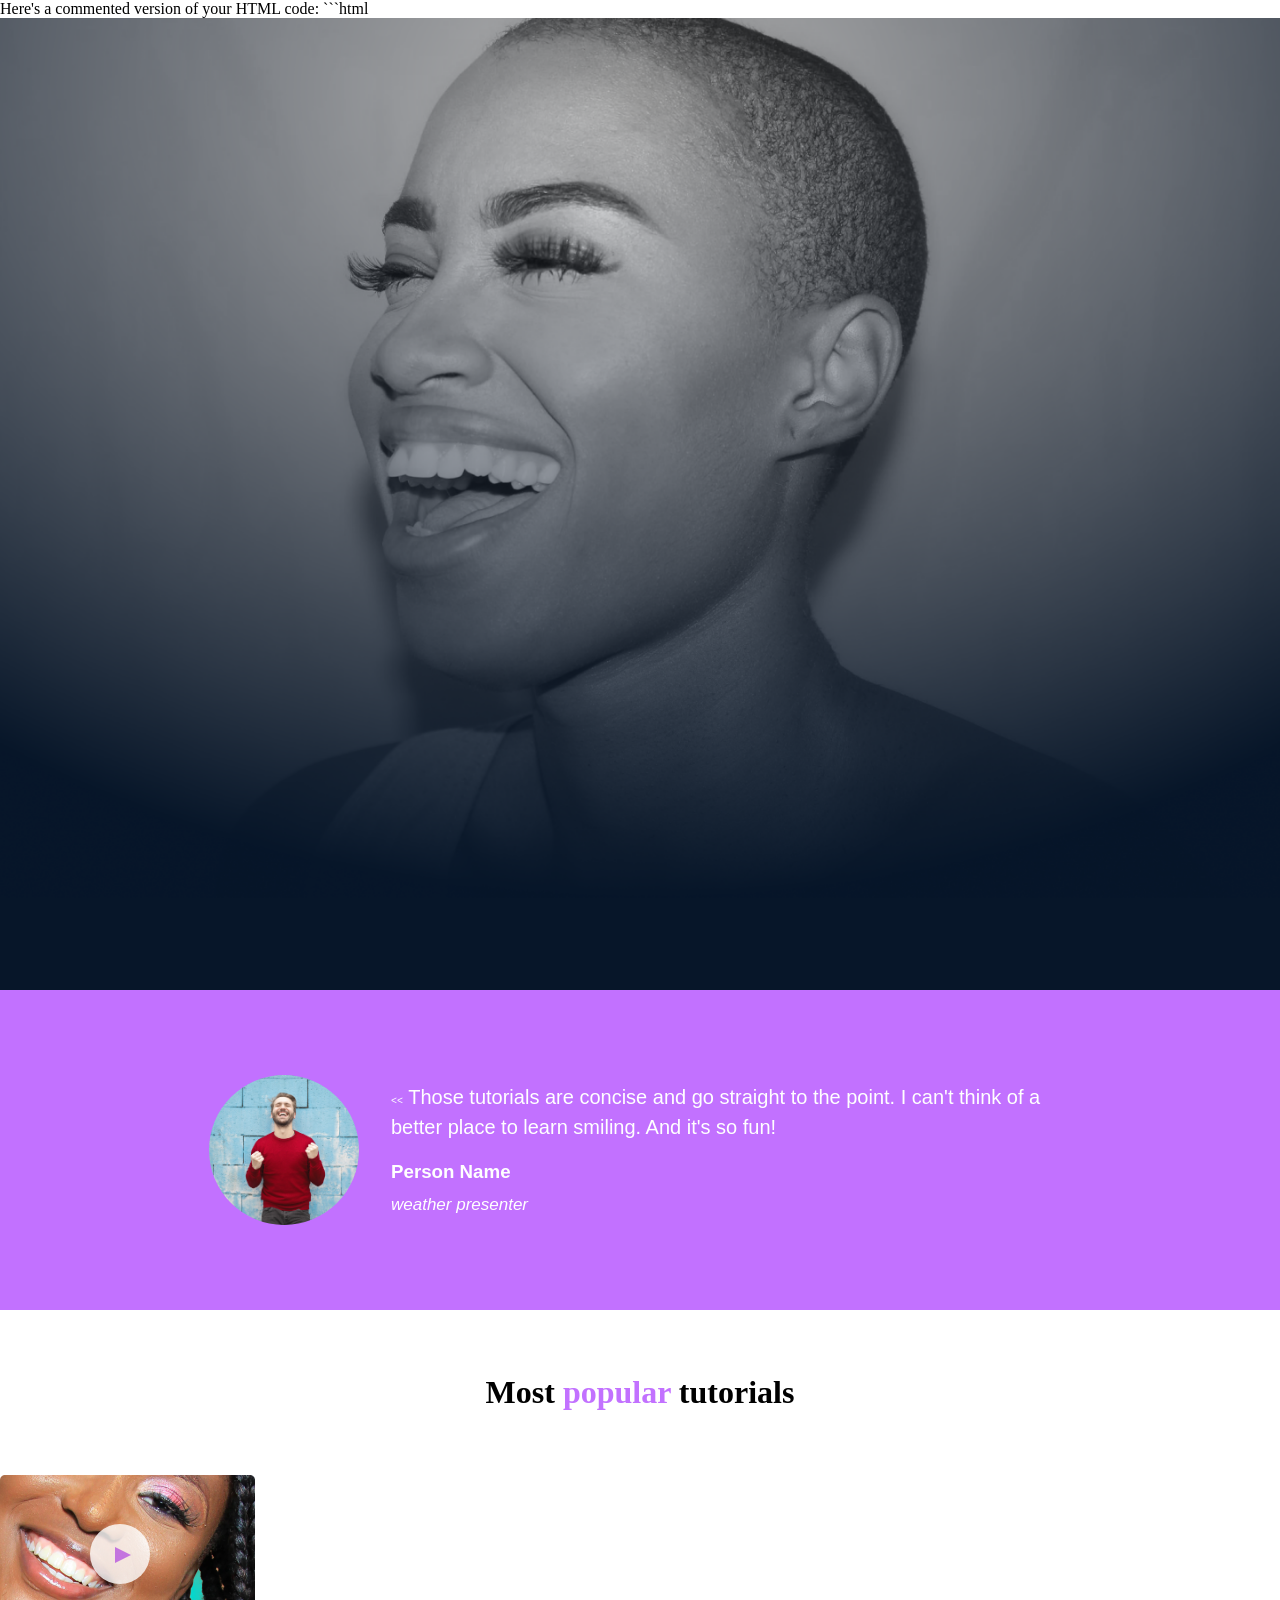
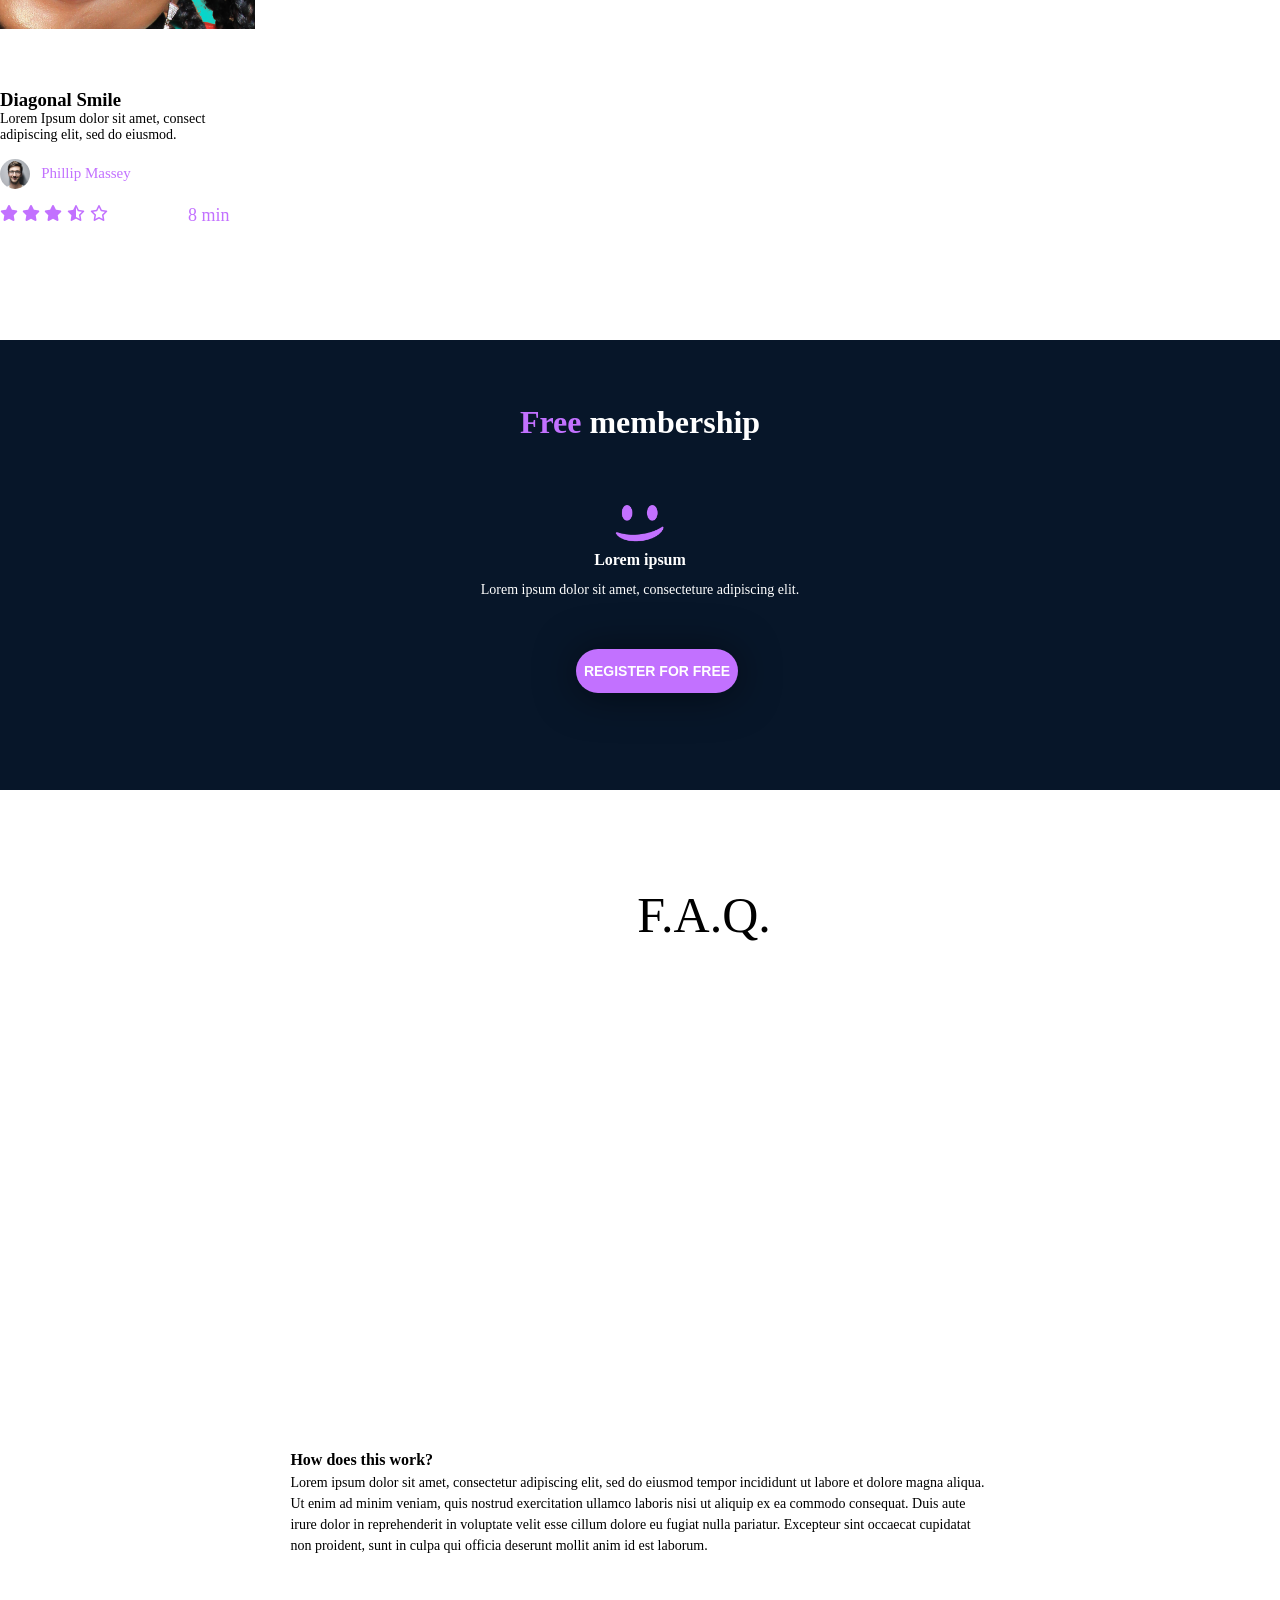
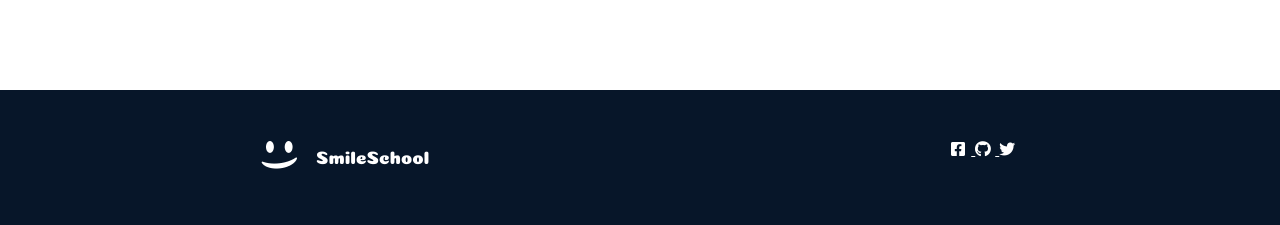
==== index.html @ 500e0283 "Update index.html" ====
Here's a commented version of your HTML code:

```html
<!DOCTYPE html>
<html>
    <head>
        <!-- Meta tags -->
        <meta charset="UTF-8">
        <meta name="viewport" content="width=device-width, initial-scale=1.0">
        
        <!-- Page title -->
        <title>School page</title>
        
        <!-- Link to an external CSS file -->
        <link rel="stylesheet" href="Css/styles.css">
        
        <!-- Link to the Font Awesome CSS library -->
        <link rel="stylesheet" href="https://use.fontawesome.com/releases/v5.8.2/css/all.css"
        integrity="sha384-oS3vJWv+0UjzBfQzYUhtDYW+Pj2yciDJxpsK1OYPAYjqT085Qq/1cq5FLXAZQ7Ay"
        crossorigin="anonymous"
        />
        
        <!-- Link to another Font Awesome CSS library -->
        <link rel="stylesheet" href="fontawesome-free-6.4.2-web/css/all.css">
    </head>
    <main>
        <!-- Header with a cover image -->
        <header class="cover-page">
            <img src="Images/Cover-Photo.png" alt="cover-page">
        </header>
        
        <!-- Quote section -->
        <div class="quote">
            <div class="circle">
                <div class="quote-image"></div>
            </div>
            <div class="quote-image-description">
                <p class="quote-image-descrip">
                    <!-- Quote content -->
                    <code class="code">&lt;&lt;</code> 
                    Those tutorials are concise and go straight to the point. I can't think of a better place 
                    to learn smiling. And it's so fun!
                </p>
                <h3>Person Name</h3>
                <p class="p">weather presenter</p>
            </div>
        </div>
        
        <!-- Section for types of smiling -->
        <section class="types-of-smiling">
            <h2>Most <span>popular</span> tutorials</h2>
            <div class="smiling">
                <div class="inner-smiling">
                    <!-- Smiling tutorial 1 -->
                    <div class="sm1">
                        <img class="smiling-image" src="Images/Smiling1.png">
                        <div class="player">
                            <div class="triangle"></div>
                        </div>
                        <h3>Diagonal Smile</h3>
                        <p>Lorem Ipsum dolor sit amet, consect adipiscing elit, sed do eiusmod.</p>
                        <div class="quote-smiling">
                            <div class="circle">
                                <div class="smile-image"></div>
                            </div>
                            <div class="quote-image-description">
                                <p class="quote-image-descrip"> 
                                    Phillip Massey
                                </p>
                            </div>
                        </div>
                        <div class="circle-rating">
                            <div class="rating-circle">
                                <!-- Star ratings -->
                                <a>
                                    <i class="fa-solid fa-star"></i>
                                    <i class="fa-solid fa-star"></i>
                                    <i class="fa-solid fa-star"></i>
                                    <i class="fa-regular fa-star-half-stroke"></i>
                                    <i class="fa-regular fa-star"></i>
                                </a>
                                <!-- Duration -->
                                <p>8 min</p>
                            </div>
                        </div>
                    </div>
                    
                    <!-- Smiling tutorial 2 (similar structure as tutorial 1) -->
                    <div class="sm2">
                        <!-- ... -->
                    </div>
                    
                    <!-- Smiling tutorial 3 (similar structure as tutorial 1) -->
                    <div class="sm3">
                        <!-- ... -->
                    </div>
                    
                    <!-- Smiling tutorial 4 (similar structure as tutorial 1) -->
                    <div class="sm4">
                        <!-- ... -->
                    </div>
                </div>
            </div>
        </section>

        <!-- Membership section -->
        <section class="membership">
            <h2 class="membership-header"><span>Free</span> membership</h2>
            <div class="type-membership">
                <div class="inner-membership">
                    <!-- Membership benefits (similar structure for all items) -->
                    <div>
                        <img src="Images/Logo.png" class="logo">
                        <h4 class="mem-desc">Lorem ipsum</h4>
                        <p class="inner-description">
                            Lorem ipsum dolor sit amet, consecteture adipiscing elit.
                        </p>
                    </div>
                    <!-- ... Repeat similar structure for other membership benefits ... -->
                </div>
            </div>
            <!-- Registration button -->
            <button>REGISTER FOR FREE</button>
        </section>

        <!-- Frequently Asked Questions (FAQ) section -->
        <section class="FAQ">
            <p class="FAQ-description">F.A.Q.</p>
            <div class="outer-class">
                <div class="inner-class left-side">
                    <!-- FAQ item 1 (similar structure for all items) -->
                    <div class="header">
                        <h4>How does this work?</h4>
                        <p>
                            <!-- FAQ answer -->
                            Lorem ipsum dolor sit

 amet, consectetur adipiscing elit, 
                            sed do eiusmod tempor incididunt ut labore et dolore magna 
                            aliqua. Ut enim ad minim veniam, quis nostrud exercitation 
                            ullamco laboris nisi ut aliquip ex ea commodo consequat. 
                            Duis aute irure dolor in reprehenderit in voluptate velit 
                            esse cillum dolore eu fugiat nulla pariatur. 
                            Excepteur sint occaecat cupidatat non proident, 
                            sunt in culpa qui officia deserunt mollit anim id est 
                            laborum.
                        </p>
                    </div>
                    <!-- ... Repeat similar structure for other FAQ items ... -->
                </div>

                <div class="inner-class right-side">
                    <!-- ... Repeat similar structure for other FAQ items ... -->
                </div>
            </div>
        </section>

        <!-- Footer section -->
        <footer>
            <div class="logo-text">
                <img src="Images/Logo (2).png" alt="logo">
            </div>
            <div class="contact-links">
                <!-- Social media links with icons -->
                <a href="https://facebook.com/freecodecamp" target="_blank" class="btn contact-details">
                    <i class="fab fa-facebook-square"></i>
                </a>
                <a href="https://github.com/freecodecamp" target="_blank" class="btn contact-details">
                    <i class="fab fa-github"></i>
                </a>
                <a href="https://twitter.com/freecodecamp" target="_blank" class="btn contact-details">
                    <i class="fab fa-twitter"></i>
                </a>
            </div>
        </footer>
    </main>
</html>
---- Css/styles.css ----
/* Define custom CSS variables */
:root {
    --background-color1: #c271ff;
    --background-color2: #FFFFFF;
    --background-color3: #071629;
}

/* Reset default styles */
* {
    margin: 0;
    padding: 0;
    scroll-behavior: smooth;
}

*,
*::before,
*::after {
    box-sizing: border-box;
}

/* Set the base font family */
body {
    font-family: 'Source Sans Pro';
}

/* Media query for screens with a max width of 75em (1200px) */
@media (max-width: 75em) {
    html {
        font-size: 60%;
    }
}

/* Media query for screens with a max width of 61.25em (980px) */
@media (max-width: 61.25em) {
    html {
        font-size: 58%;
    }
}

/* Media query for screens with a max width of 28.75em (460px) */
@media (max-width: 28.75em) {
    html {
        font-size: 55%;
    }
}

/* Basic styles for paragraphs, images, and spans */
p {
    font-size: 14px;
}

img {
    display: block;
    width: 100%;
}

span {
    color: var(--background-color1);
}

/* Styles for code elements */
.code {
    font-size: 10px;
}

/* Styles for a quote image description */
.quote-image-description .p {
    font-style: italic;
    font-size: 17px;
}

.quote {
    font-family: 'Lato', sans-serif;
    background-color: var(--background-color1);
    display: flex;
    gap: 2rem;
    align-items: center;
    justify-content: center;
    height: 20vh;
    padding: 10rem;
    width: 100%;
}

/* Styles for circular elements */
.circle {
    border-radius: 50%;
}

/* Styles for a quote image */
.quote-image {
    width: 150px;
    height: 150px;
    border-radius: 50%;
    background-image: url('assets/Smiling.png');
    background-size: cover;
    background-position: center;
}

/* Styles for the quote image description */
.quote-image-description {
    color: var(--background-color2);
    line-height: 1.5;
    max-width: 680px;
}

/* Additional styles for the quote image description */
.quote-image-description h3 {
    padding-top: 1rem;
    font-weight: bold;
}

.quote-image-description .p {
    padding-top: 0.4rem;
}

.quote-image-descrip {
    font-size: 20px;
}

/* Styles for the 'types-of-smiling' section */
.types-of-smiling {
    height: 70vh;
}

/* Styles for the 'h2' elements in the 'types-of-smiling' section */
.types-of-smiling h2 {
    font-size: clamp(1rem, 6vw, 2rem);
    text-align: center;
    padding-top: 4rem;
    padding-bottom: 4rem;
}

/* Styles for the 'smiling' section */
.smiling {
    background-color: #FFFFFF;
    height: 40vh;
    max-height: 450px;
    display: flex;
    flex-direction: row;
    justify-content: space-between;
    justify-content: center;
}

/* Styles for the 'h2' elements in the 'smiling' section */
.smiling h2 {
    text-align: center;
    font-size: 2em;
}

/* Styles for the 'inner-smiling' section */
.inner-smiling {
    display: grid;
    grid-template-columns: repeat(auto-fit, minmax(320px, 1fr));
    justify-content: space-evenly;
    width: 100%;
    max-width: 1280px;
}

/* Styles for 'sm1', 'sm2', 'sm3', and 'sm4' elements */
.sm1, .sm2, .sm3, .sm4 {
    max-width: 255px;
    max-height: 335px;
}

/* Styles for smiling images */
.smiling-image {
    width: 255px;
    height: 154px;
    object-fit: cover;
}

/* Styles for the 'quote-smiling' section */
.quote-smiling {
    padding-top: 1rem;
    display: flex;
    gap: 0.7rem;
    align-items: center;
    justify-content: left;
    width: 100%;
}

/* Styles for 'p' elements inside the 'quote-smiling' section */
.quote-smiling p {
    font-size: 15px;
    font-weight: 500;
    color: var(--background-color1);
}

/* Styles for the smile image */
.smile-image {
    width: 30px;
    height: 30px;
    border-radius: 50%;
    background-image: url('assets/Rating.png');
    background-size: cover;
    background-position: center;
}

/* Styles for the 'rating-circle' section */
.rating-circle {
    display: flex;
    gap: 80px;
    padding-top: 1rem;
    color: var(--background-color1);
    font-size: 16px;
    font-weight: 400;
}

/* Styles for 'i' elements inside the 'rating-circle' section on hover */
.rating-circle:hover i {
    cursor: pointer;
    transform: translateY(3px);
    transition: 0.8s ease-in;
}

/* Additional styles for 'p' elements inside the 'rating-circle' section */
.rating-circle p {
    font-size: 18px;
    font-weight: 500;
}

/* Styles for the 'membership' section */
.membership {
    background-color: var(--background-color3);
    color: #FFFFFF;
    width: 100%;
    height: 50vh;
    display: flex;
    flex-direction: column;
}

/* Styles for the 'types-membership' section */
.types-membership {
    display: grid;
    grid-template-columns: repeat(auto-fit, minmax(320px, 1fr));
}

/* Styles for the 'inner-membership' section */
.inner-membership {
    display: flex;
    margin: auto;
    padding-top: 4rem;
    gap: 2rem;
    justify-content: center;
    align-content: center;
    width: 100%;
    max-width: 1000px;
    line-height: 2;
}

/* Styles for 'h2' elements inside the 'membership' section */
.membership h2 {
    font-size: clamp(1rem, 6vw, 2rem);
    padding-top: 4rem;
    padding-bottom: 0;
}

/* Styles for the 'membership-header' section */
.membership-header {
    text-align: center;
    padding-bottom: 4rem;
}

/* Styles for 'mem-desc' elements */
.mem-desc {
    text-align: center;
}

/* Styles for the logo image */
.logo {
    margin: auto;
    display: block;
    justify-content: center;
    align-content: center;
    width: 50px;
}

/* Button styles */
button {
    background-color: var(--background-color1);
    color: var(--background-color2);
    position: relative;
    left: 45%;
    top: 10%;
    filter: drop-shadow(0px 2px 20px rgba(0, 0, 0, 0.5));
    border-radius: 22px;
    height: 44px;
    border: none;
    width: 162px;
    font-weight: 600;
    font-size: 14px;
}

/* Button hover effect */
button:hover {
    cursor: pointer;
    transform: translateZ(100px);
}

/* Styles for the 'FAQ' section */
.FAQ {
    display: flex;
    flex-direction: column;
    max-width: 1350px;
    width: 100%;
    padding-top: 6rem;
    gap: 50%;
    align-items: center;
    padding-bottom: 4rem;
    height: 100%;
}

/* Styles for the 'FAQ-description' section */
.FAQ-description {
    font-size: 50px;
    padding-bottom: 4rem;
    margin-left: 10%;
    text-align: center;
    color: #000;
}

/* Styles for the 'outer-class' section */
.outer-class {
    display: flex;
    flex-direction: row;
    align-items: center;
    justify-content: space-evenly;
    line-height: 1.5;
    width: 100%;
    height: 100%;
    max-width: 920px;
    max-height: 707px;
}

/* Styles for the 'inner-class' section */
.inner-class {
    display: grid;
    justify-items: center;
    grid-gap: 5em;
}

/* Styles for the left side */
.left-side {
    margin-left: 12%;
}

/* Styles for the right side */
.right-side {
    margin-left: 12%;
}

/* Styles for the footer section */
footer {
    background-color: var(--background-color3);
    display: flex;
    flex-direction: row;
    justify-content: space-around;
    height: 15vh;
    padding-top: 4%;
}

/* Styles for footer images */
footer img {
    width: 169px;
    height: 30px;
}

/* Styles for contact links */
.contact-links a {
    align-items: center;
    color: var(--background-color2);
}

/* Styles for contact link icons */
.contact-links i {
    width: 20px;
}

/* Styles for the player element */
.player {
    width: 60px;
    height: 60px;
    border-radius: 50%;
    background-color: var(--background-color2);
    position: relative;
    bottom: 105px;
    left: 90px;
    opacity: 80%;
}

/* Styles for the triangle element */
.triangle {
    width: 0;
    height: 0;
    border-left: 8.25px solid transparent;
    border-right: 8.25px solid transparent;
    border-bottom: 16.5px solid var(--background-color1);
    transform: rotate(90deg);
    transition: 0.3s ease-out;
    position: relative;
    top: 23px;
    left: 25px;
}

/* Triangle hover effect */
.triangle:hover {
    cursor: pointer;
    transform: scale(1.2);
}
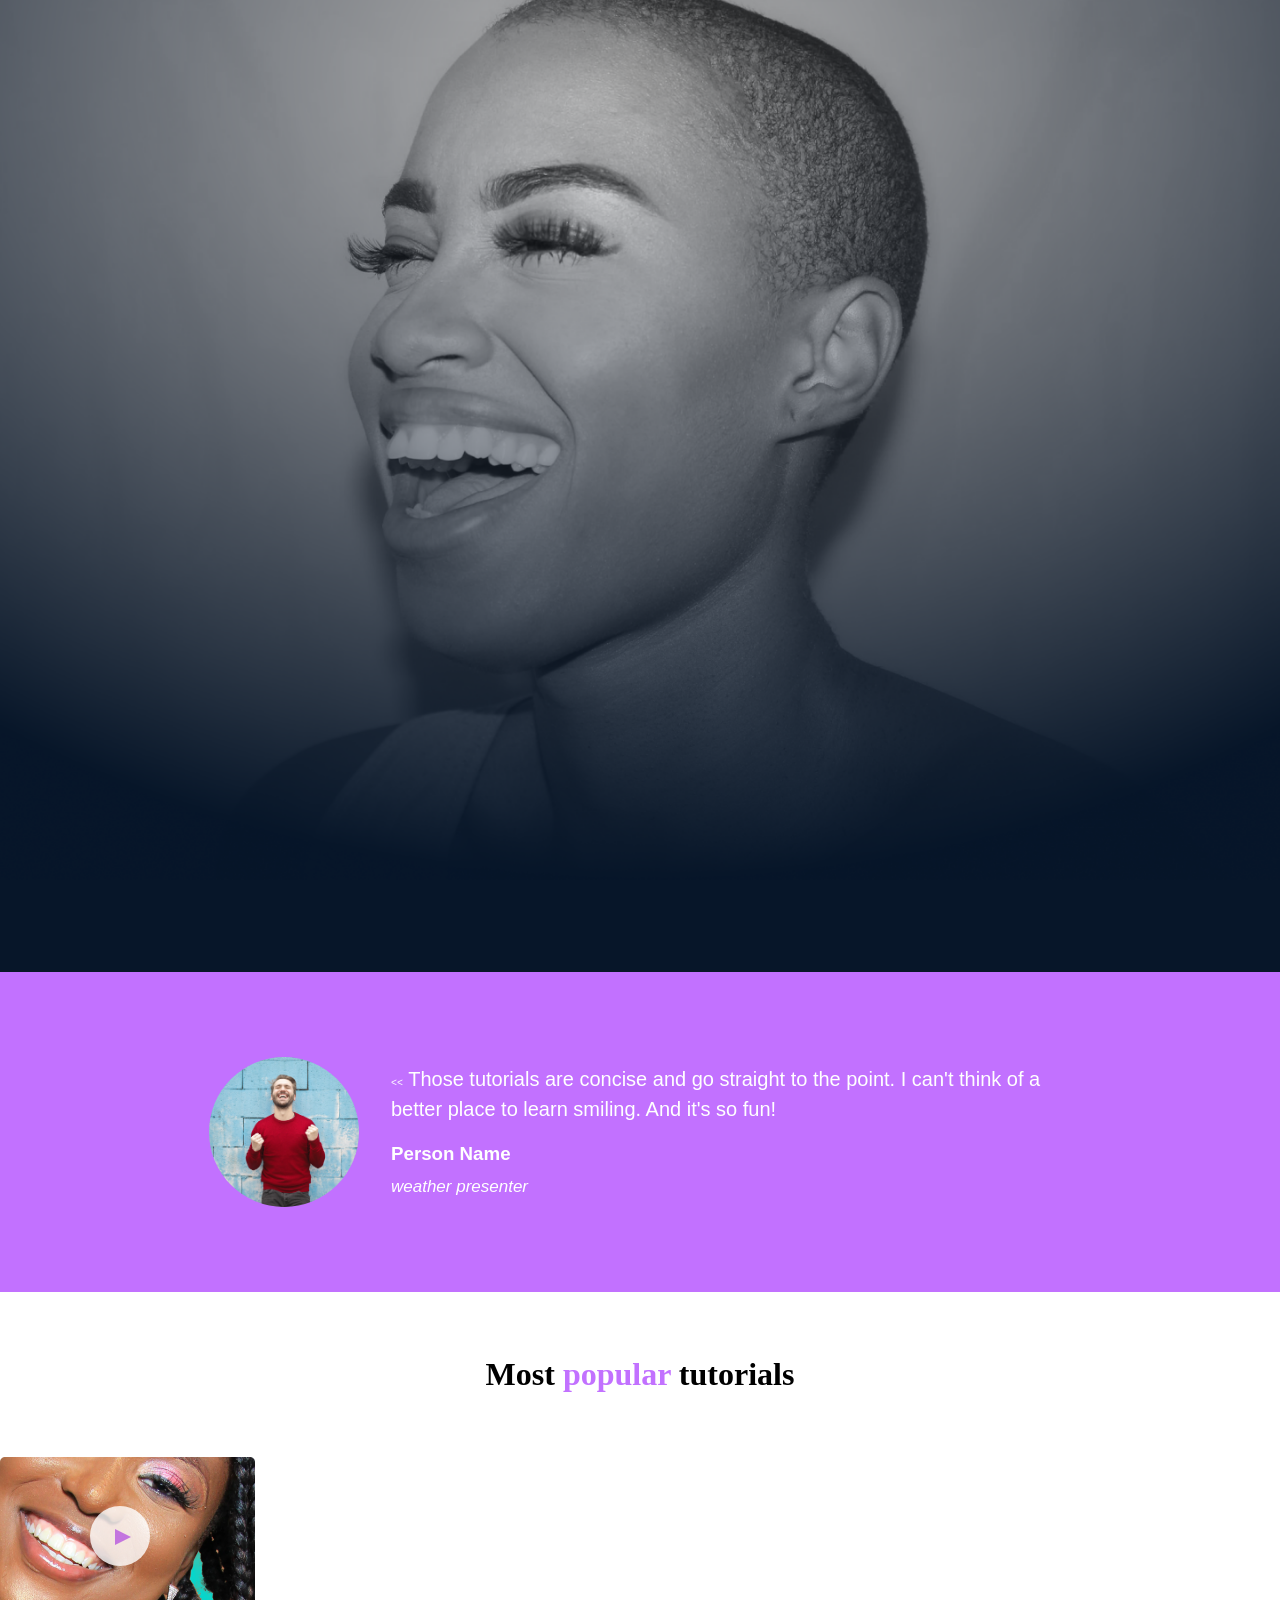
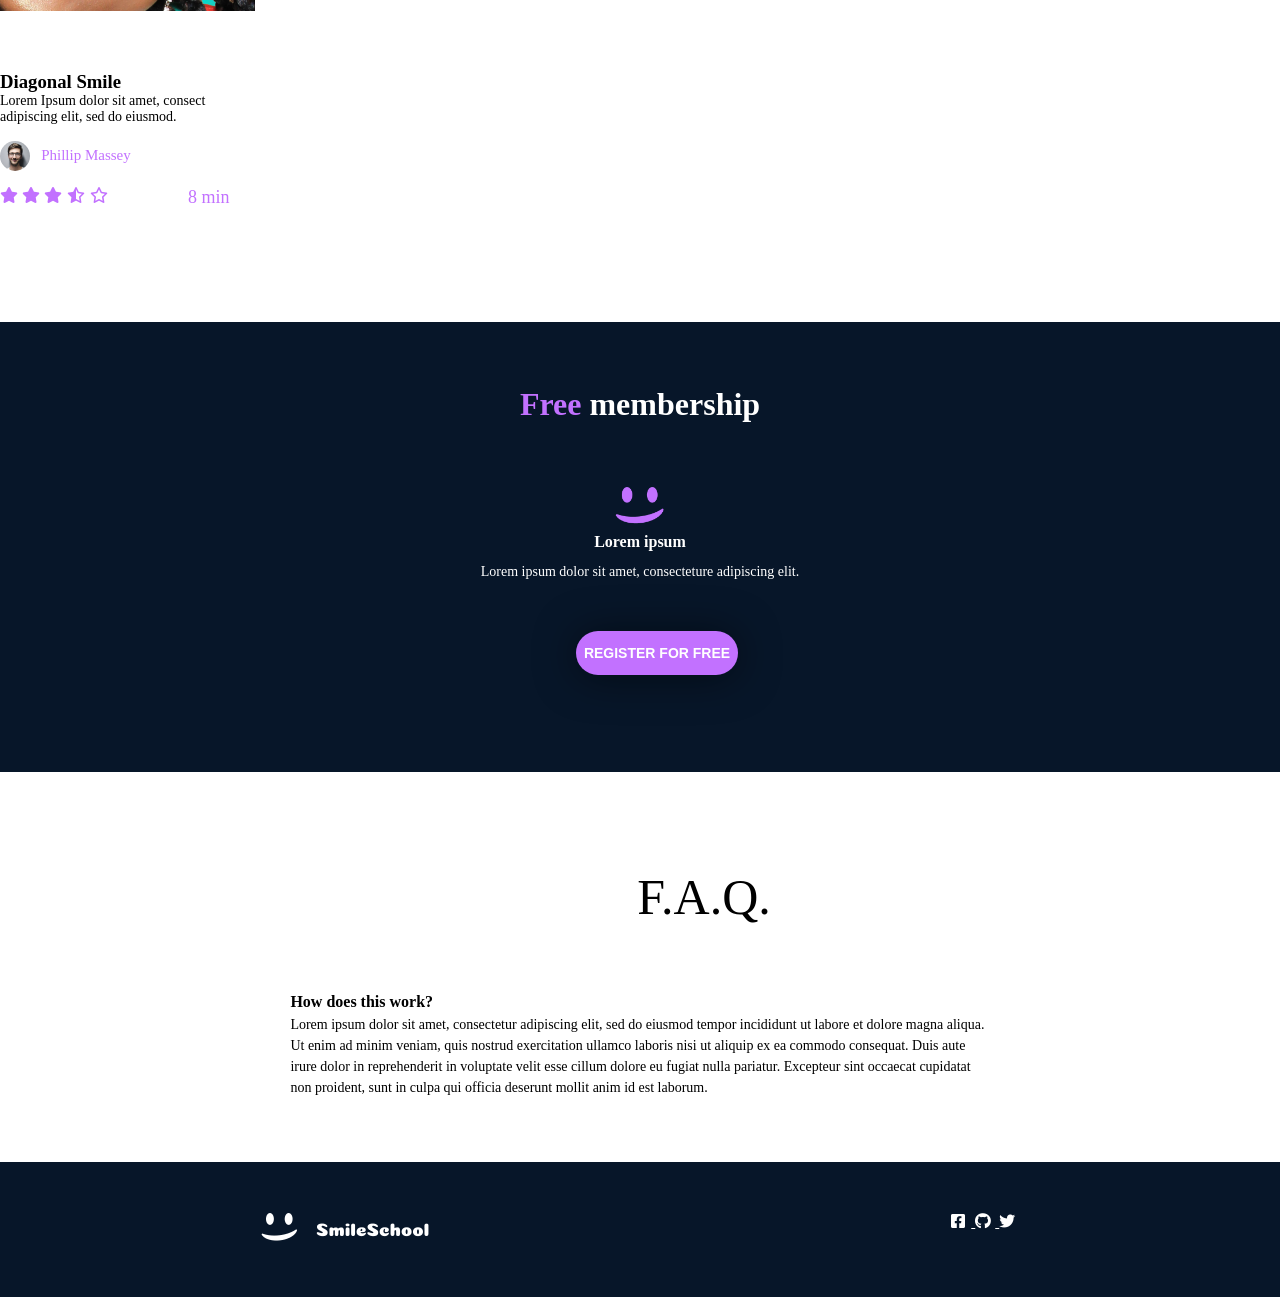
==== commit d4803314: "Update index.html" ====
--- a/index.html
+++ b/index.html
@@ -1,6 +1,3 @@
-Here's a commented version of your HTML code:
-
-```html
 <!DOCTYPE html>
 <html>
     <head>
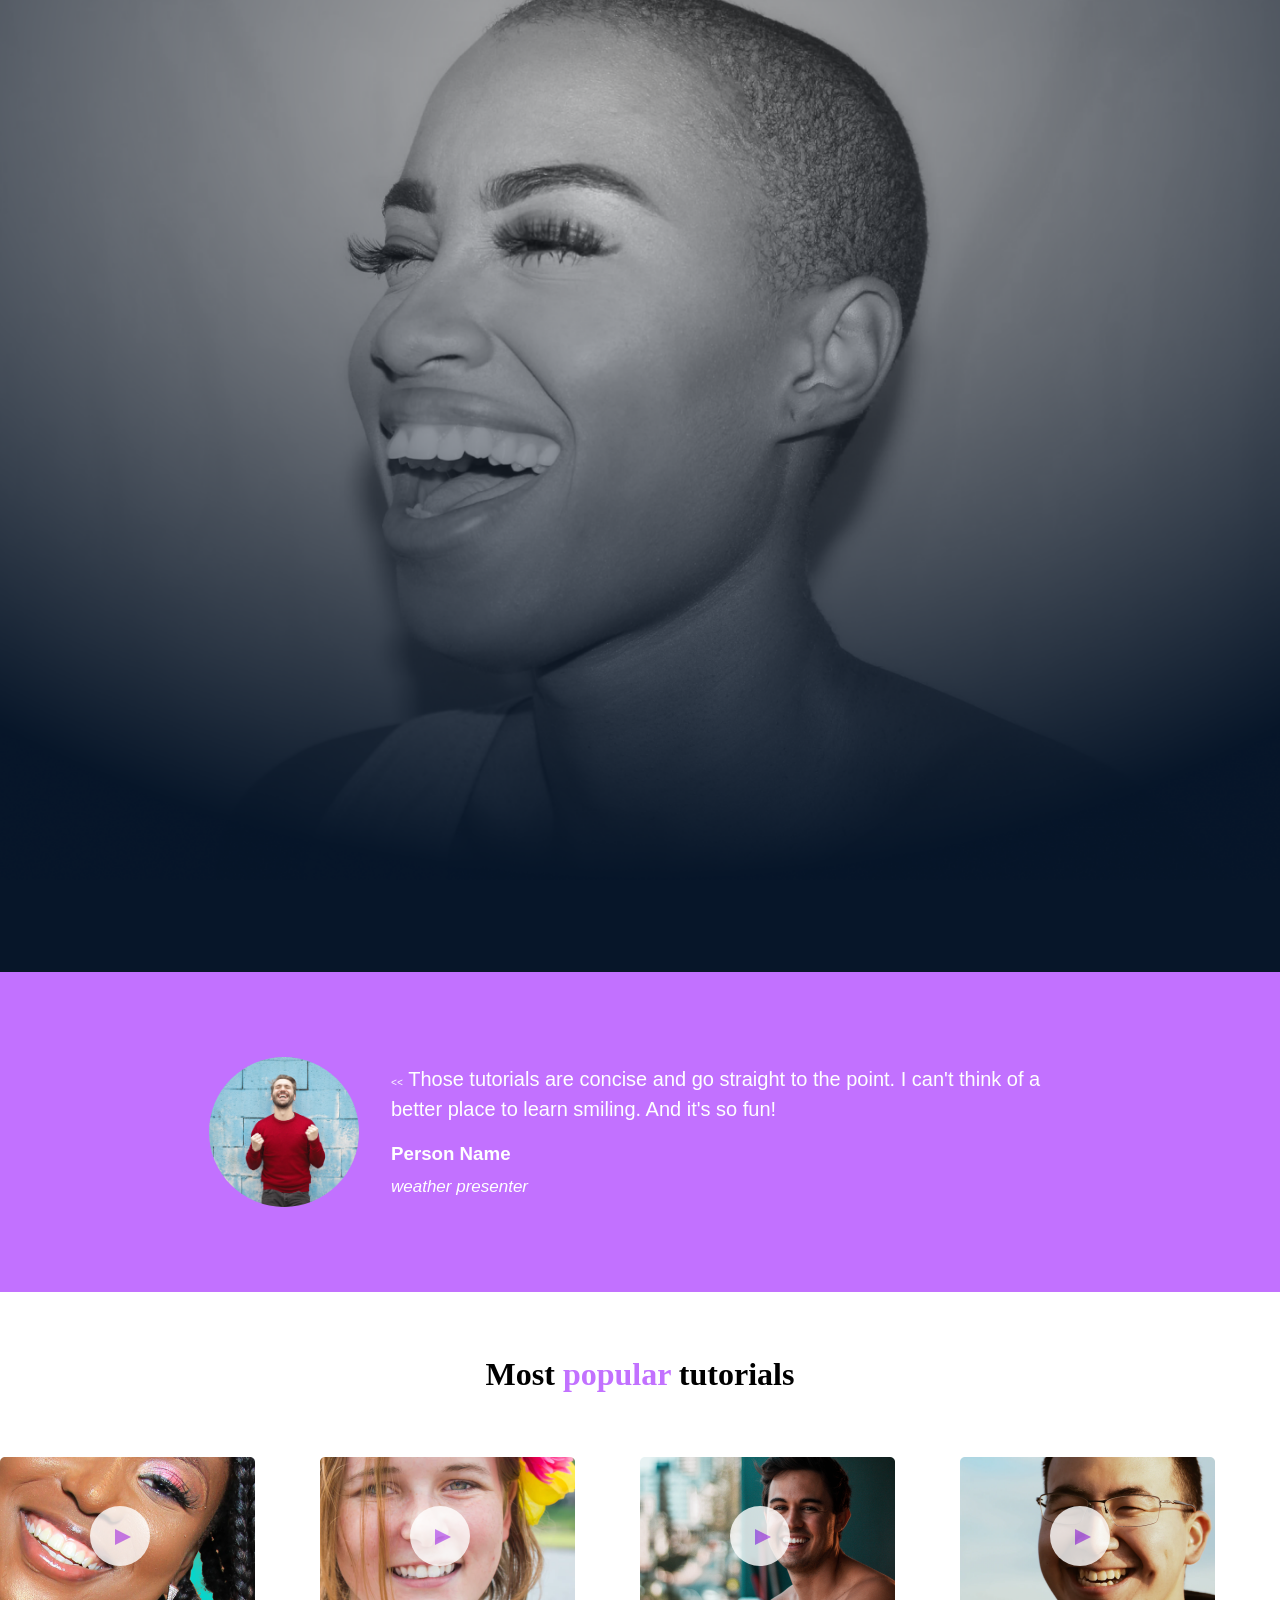
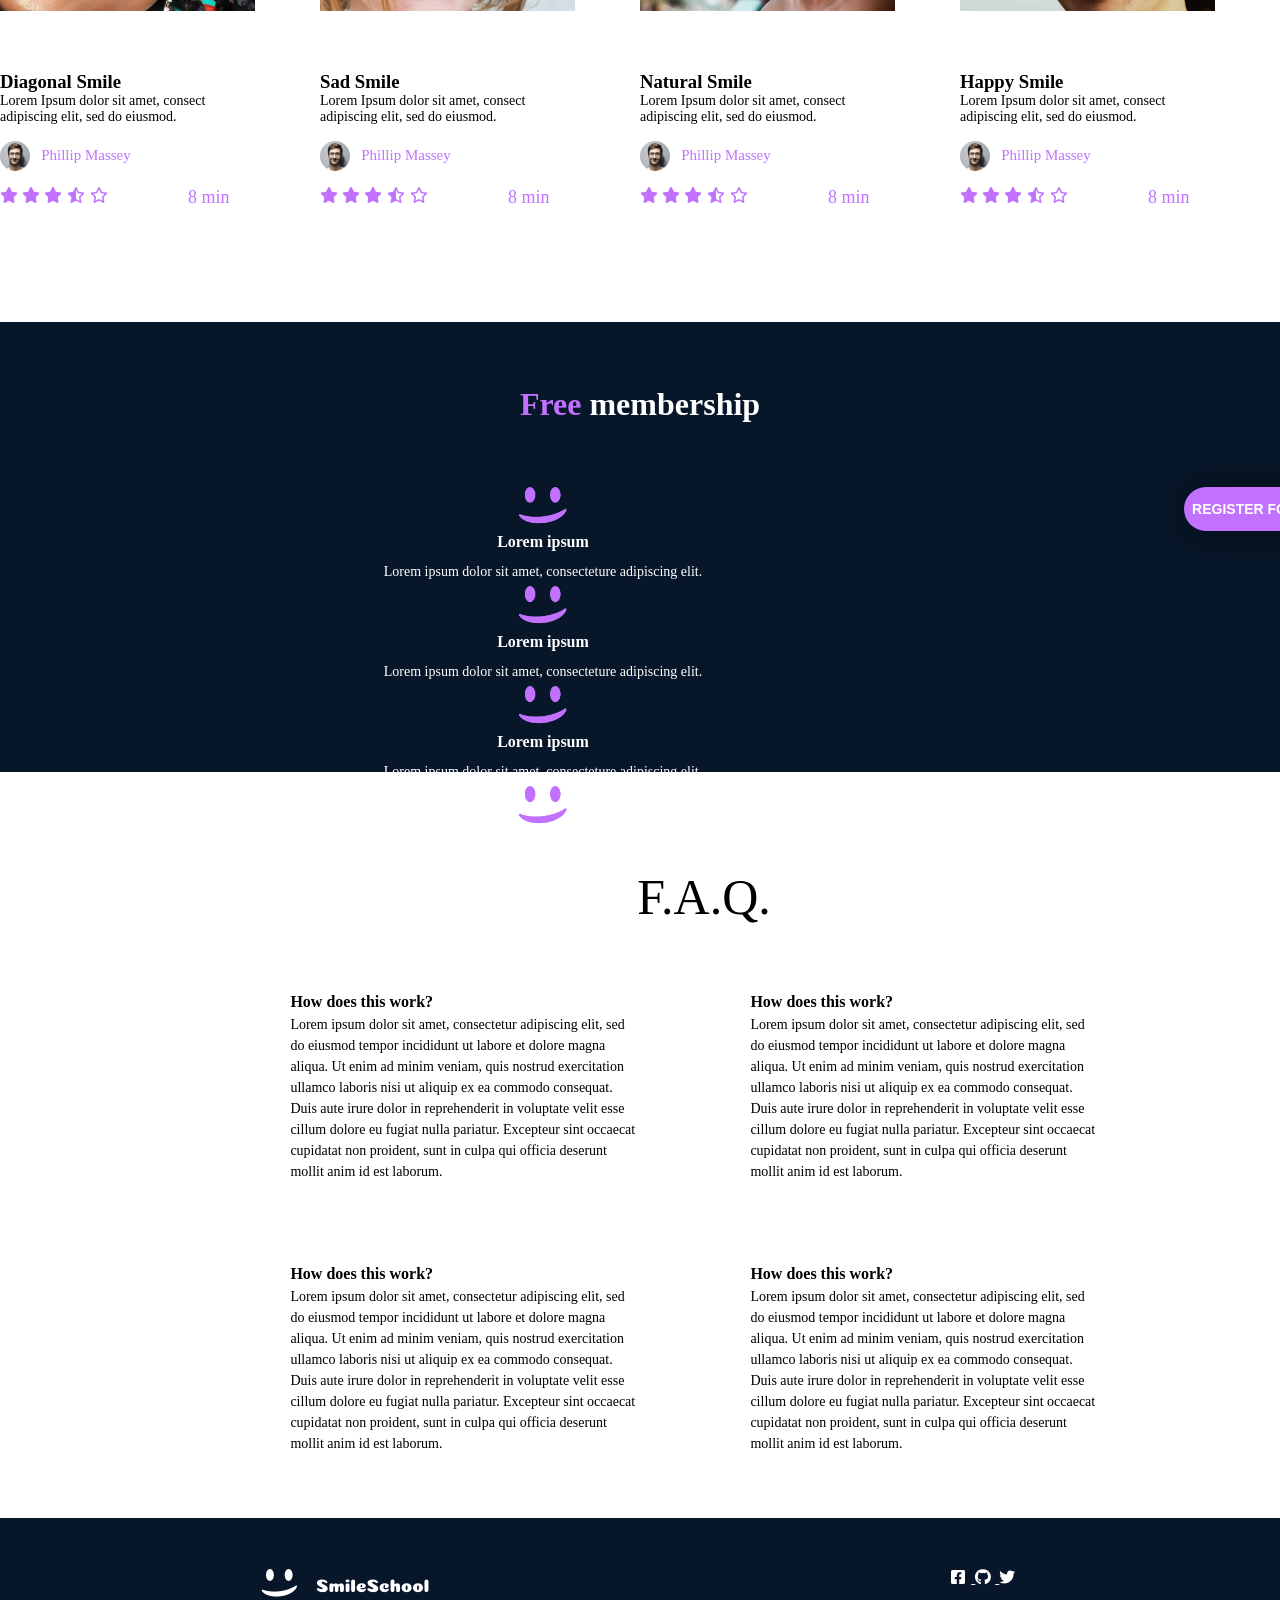
==== commit 353ef342: "Update index.html" ====
--- a/index.html
+++ b/index.html
@@ -84,17 +84,95 @@
                     
                     <!-- Smiling tutorial 2 (similar structure as tutorial 1) -->
                     <div class="sm2">
-                        <!-- ... -->
+                                                   <img class="smiling-image" src="Images/smiling2.png">
+                            <div class="player">
+                                <div class="triangle"></div>
+                            </div>
+                            <h3>Sad Smile</h3>
+                            <p>Lorem Ipsum dolor sit amet, consect adipiscing elit, sed do eiusmod.</p>
+                            <div class="quote-smiling">
+                                <div class="circle">
+                                    <div class="smile-image">
+                                    </div>
+                                </div>
+                                <div class="quote-image-description">
+                                    <p class="quote-image-descrip"> 
+                                        Phillip Massey
+                                    </p>
+                                </div>
+                            </div>
+                            <div class="rating-circle">
+                                <a>
+                                    <i class="fa-solid fa-star"></i>
+                                    <i class="fa-solid fa-star"></i>
+                                    <i class="fa-solid fa-star"></i>
+                                    <i class="fa-regular fa-star-half-stroke"></i>
+                                    <i class="fa-regular fa-star"></i>
+                                </a>
+                                <p>8 min</p>
+                            </div>
                     </div>
                     
                     <!-- Smiling tutorial 3 (similar structure as tutorial 1) -->
                     <div class="sm3">
-                        <!-- ... -->
+                                                    <img class="smiling-image" src="Images/Smiling3.png">
+                            <div class="player">
+                                <div class="triangle"></div>
+                            </div>
+                            <h3>Natural Smile</h3>
+                            <p>Lorem Ipsum dolor sit amet, consect adipiscing elit, sed do eiusmod.</p>
+                            <div class="quote-smiling">
+                                <div class="circle">
+                                    <div class="smile-image">
+                                    </div>
+                                </div>
+                                <div class="quote-image-description">
+                                    <p class="quote-image-descrip"> 
+                                        Phillip Massey
+                                    </p>
+                                </div>
+                            </div>
+                            <div class="rating-circle">
+                                <a>
+                                    <i class="fa-solid fa-star"></i>
+                                    <i class="fa-solid fa-star"></i>
+                                    <i class="fa-solid fa-star"></i>
+                                    <i class="fa-regular fa-star-half-stroke"></i>
+                                    <i class="fa-regular fa-star"></i>
+                                </a>
+                                <p>8 min</p>
+                            </div>
                     </div>
                     
                     <!-- Smiling tutorial 4 (similar structure as tutorial 1) -->
                     <div class="sm4">
-                        <!-- ... -->
+                   <img class="smiling-image" src="Images/Smiling4.png">
+                            <div class="player">
+                                <div class="triangle"></div>
+                            </div>
+                            <h3>Happy Smile</h3>
+                            <p>Lorem Ipsum dolor sit amet, consect adipiscing elit, sed do eiusmod.</p>
+                            <div class="quote-smiling">
+                                <div class="circle">
+                                    <div class="smile-image">
+                                    </div>
+                                </div>
+                                <div class="quote-image-description">
+                                    <p class="quote-image-descrip"> 
+                                        Phillip Massey
+                                    </p>
+                                </div>
+                            </div>
+                            <div class="rating-circle">
+                                <a>
+                                    <i class="fa-solid fa-star"></i>
+                                    <i class="fa-solid fa-star"></i>
+                                    <i class="fa-solid fa-star"></i>
+                                    <i class="fa-regular fa-star-half-stroke"></i>
+                                    <i class="fa-regular fa-star"></i>
+                                </a>
+                                <p>8 min</p>
+                            </div>
                     </div>
                 </div>
             </div>
@@ -112,9 +190,27 @@
                         <p class="inner-description">
                             Lorem ipsum dolor sit amet, consecteture adipiscing elit.
                         </p>
-                    </div>
-                    <!-- ... Repeat similar structure for other membership benefits ... -->
-                </div>
+                 <div>
+                            <img src="Images/Logo.png" class="logo">
+                            <h4 class="mem-desc">Lorem ipsum</h4>
+                            <p class="inner-description">
+                                Lorem ipsum dolor sit amet, consecteture adipiscing elit.
+                            </p>
+                        </div>
+                        <div>
+                            <img src="Images/Logo.png" class="logo">
+                            <h4 class="mem-desc">Lorem ipsum</h4>
+                            <p class="inner-description">
+                                Lorem ipsum dolor sit amet, consecteture adipiscing elit.
+                            </p>
+                        </div>
+                        <div>
+                            <img src="Images/Logo.png" class="logo">
+                            <h4 class="mem-desc">Lorem ipsum</h4>
+                            <p class="inner-description">
+                                Lorem ipsum dolor sit amet, consecteture adipiscing elit.
+                            </p>
+                        </div>    
             </div>
             <!-- Registration button -->
             <button>REGISTER FOR FREE</button>
@@ -126,29 +222,66 @@
             <div class="outer-class">
                 <div class="inner-class left-side">
                     <!-- FAQ item 1 (similar structure for all items) -->
-                    <div class="header">
-                        <h4>How does this work?</h4>
-                        <p>
-                            <!-- FAQ answer -->
-                            Lorem ipsum dolor sit
+<div class="header">
+                            <h4>How does this work?</h4>
+                            <p>
+                                Lorem ipsum dolor sit amet, consectetur adipiscing elit, 
+                                sed do eiusmod tempor incididunt ut labore et dolore magna 
+                                aliqua. Ut enim ad minim veniam, quis nostrud exercitation 
+                                ullamco laboris nisi ut aliquip ex ea commodo consequat. 
+                                Duis aute irure dolor in reprehenderit in voluptate velit 
+                                esse cillum dolore eu fugiat nulla pariatur. 
+                                Excepteur sint occaecat cupidatat non proident, 
+                                sunt in culpa qui officia deserunt mollit anim id est 
+                                laborum.
+                            </p>
+                        </div>
+                        <div class="header">
+                            <h4>How does this work?</h4>
+                            <p>
+                                Lorem ipsum dolor sit amet, consectetur adipiscing elit, 
+                                sed do eiusmod tempor incididunt ut labore et dolore magna 
+                                aliqua. Ut enim ad minim veniam, quis nostrud exercitation 
+                                ullamco laboris nisi ut aliquip ex ea commodo consequat. 
+                                Duis aute irure dolor in reprehenderit in voluptate velit 
+                                esse cillum dolore eu fugiat nulla pariatur. 
+                                Excepteur sint occaecat cupidatat non proident, 
+                                sunt in culpa qui officia deserunt mollit anim id est 
+                                laborum.
+                            </p>
+                        </div>
+                    </div>
 
- amet, consectetur adipiscing elit, 
-                            sed do eiusmod tempor incididunt ut labore et dolore magna 
-                            aliqua. Ut enim ad minim veniam, quis nostrud exercitation 
-                            ullamco laboris nisi ut aliquip ex ea commodo consequat. 
-                            Duis aute irure dolor in reprehenderit in voluptate velit 
-                            esse cillum dolore eu fugiat nulla pariatur. 
-                            Excepteur sint occaecat cupidatat non proident, 
-                            sunt in culpa qui officia deserunt mollit anim id est 
-                            laborum.
-                        </p>
-                    </div>
-                    <!-- ... Repeat similar structure for other FAQ items ... -->
-                </div>
-
-                <div class="inner-class right-side">
-                    <!-- ... Repeat similar structure for other FAQ items ... -->
-                </div>
+                    <div class="inner-class right-side">
+                        <div class="header">
+                            <h4>How does this work?</h4>
+                            <p>
+                                Lorem ipsum dolor sit amet, consectetur adipiscing elit, 
+                                sed do eiusmod tempor incididunt ut labore et dolore magna 
+                                aliqua. Ut enim ad minim veniam, quis nostrud exercitation 
+                                ullamco laboris nisi ut aliquip ex ea commodo consequat. 
+                                Duis aute irure dolor in reprehenderit in voluptate velit 
+                                esse cillum dolore eu fugiat nulla pariatur. 
+                                Excepteur sint occaecat cupidatat non proident, 
+                                sunt in culpa qui officia deserunt mollit anim id est 
+                                laborum.
+                            </p>
+                        </div>
+                        <div class="header">
+                            <h4>How does this work?</h4>
+                            <p>
+                                Lorem ipsum dolor sit amet, consectetur adipiscing elit, 
+                                sed do eiusmod tempor incididunt ut labore et dolore magna 
+                                aliqua. Ut enim ad minim veniam, quis nostrud exercitation 
+                                ullamco laboris nisi ut aliquip ex ea commodo consequat. 
+                                Duis aute irure dolor in reprehenderit in voluptate velit 
+                                esse cillum dolore eu fugiat nulla pariatur. 
+                                Excepteur sint occaecat cupidatat non proident, 
+                                sunt in culpa qui officia deserunt mollit anim id est 
+                                laborum.
+                            </p>
+                        </div>
+                    </div>
             </div>
         </section>
 
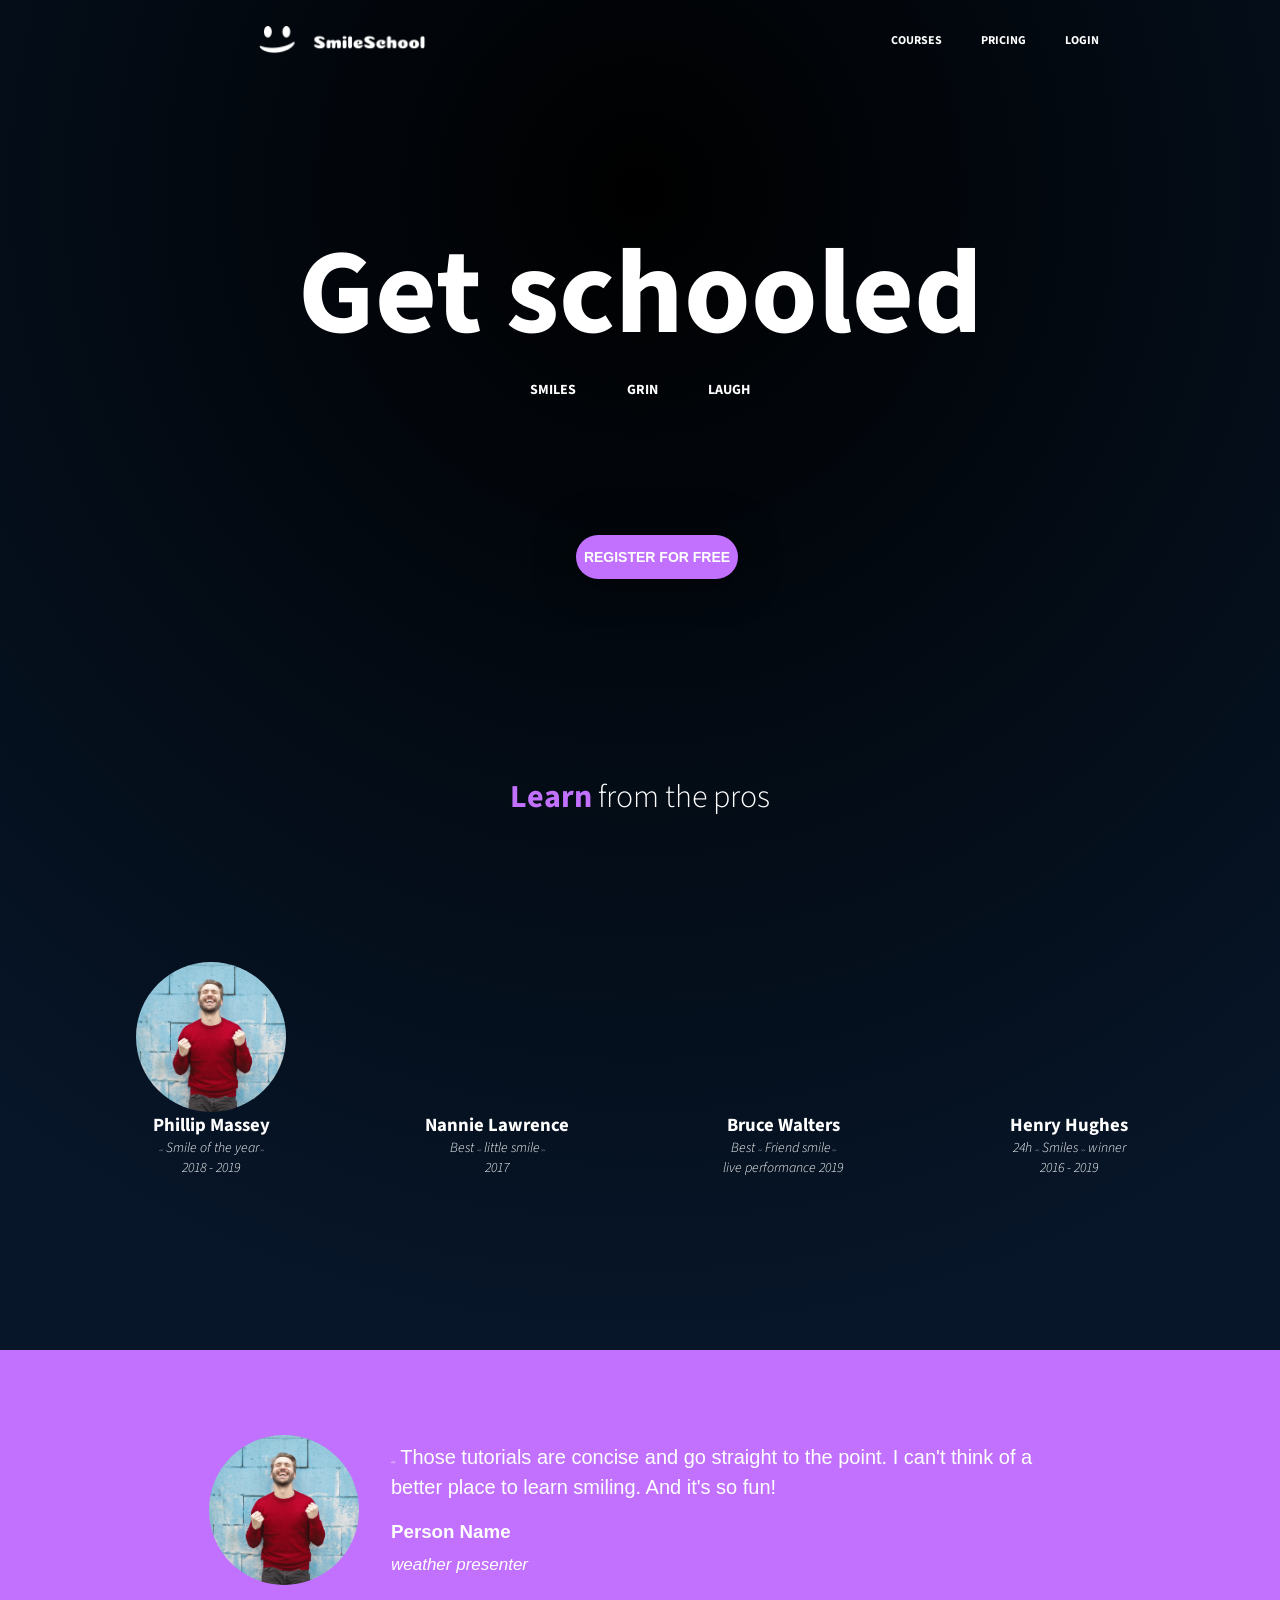
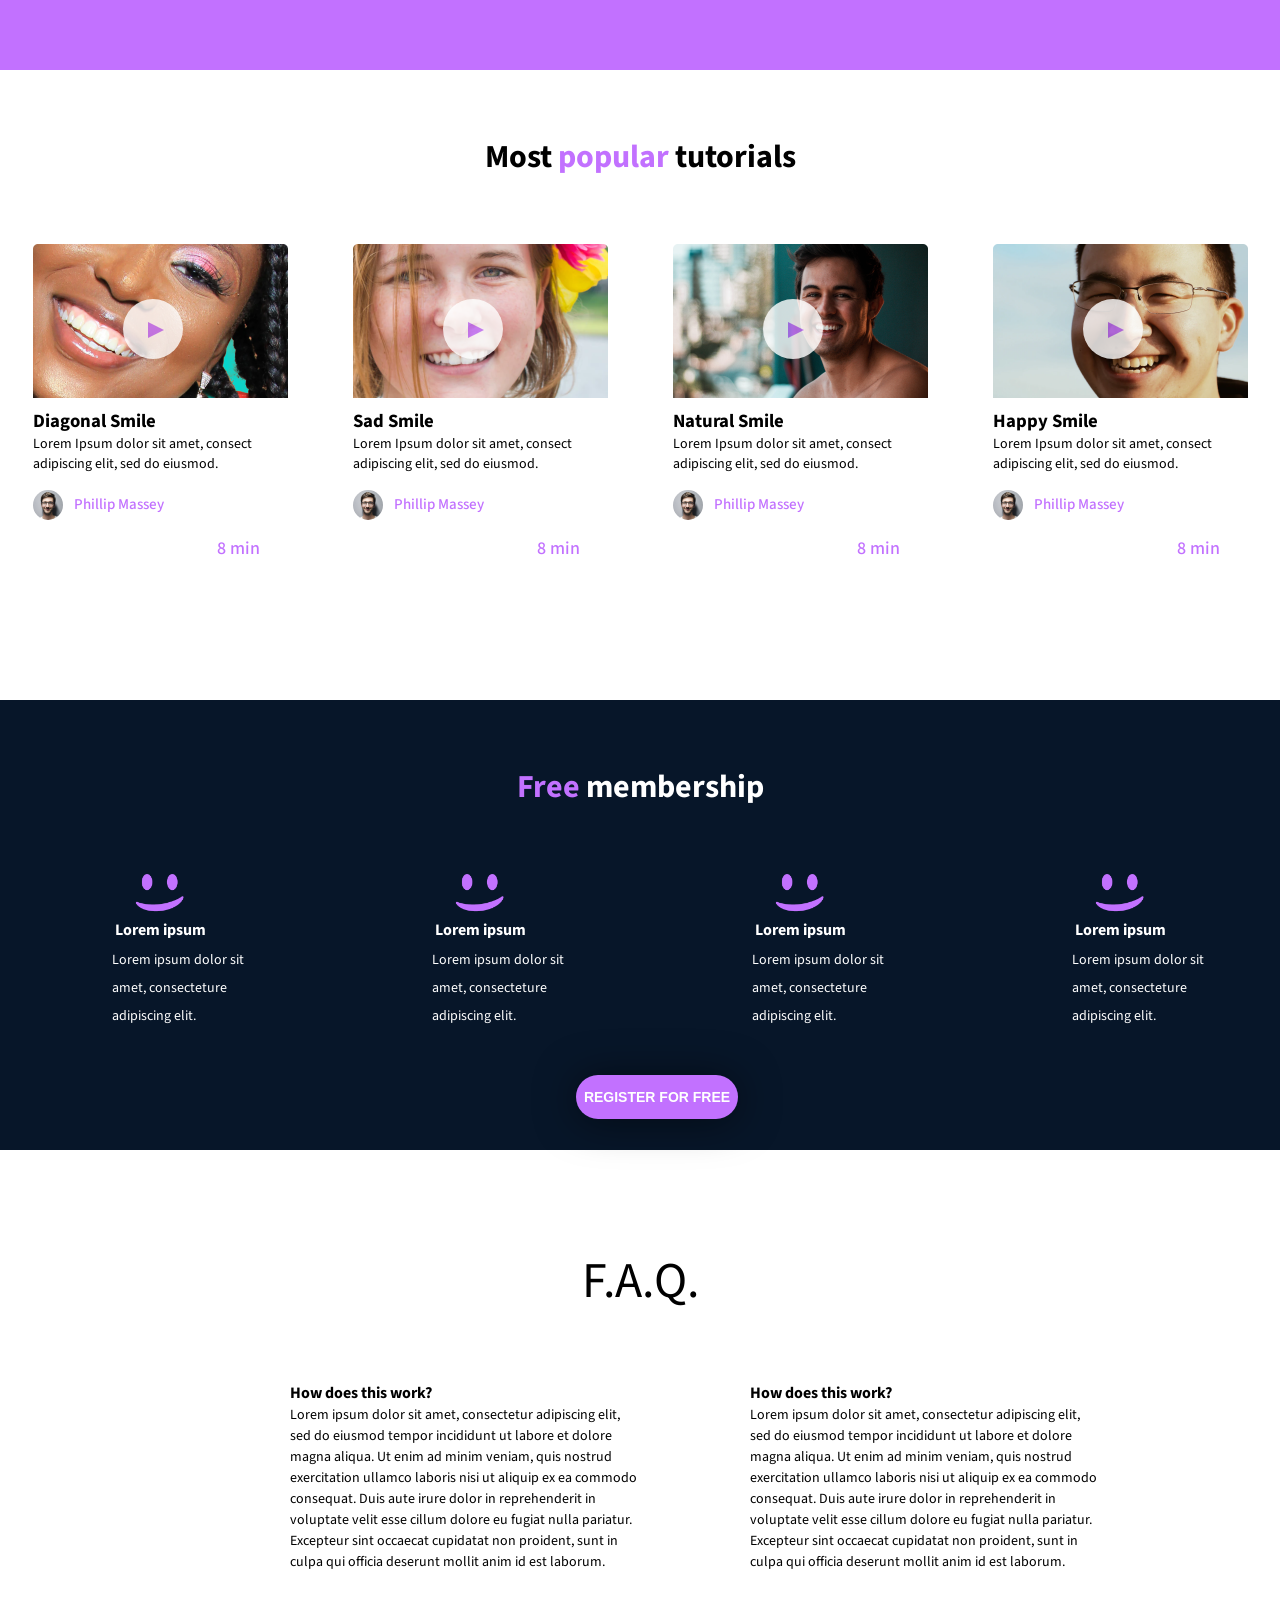
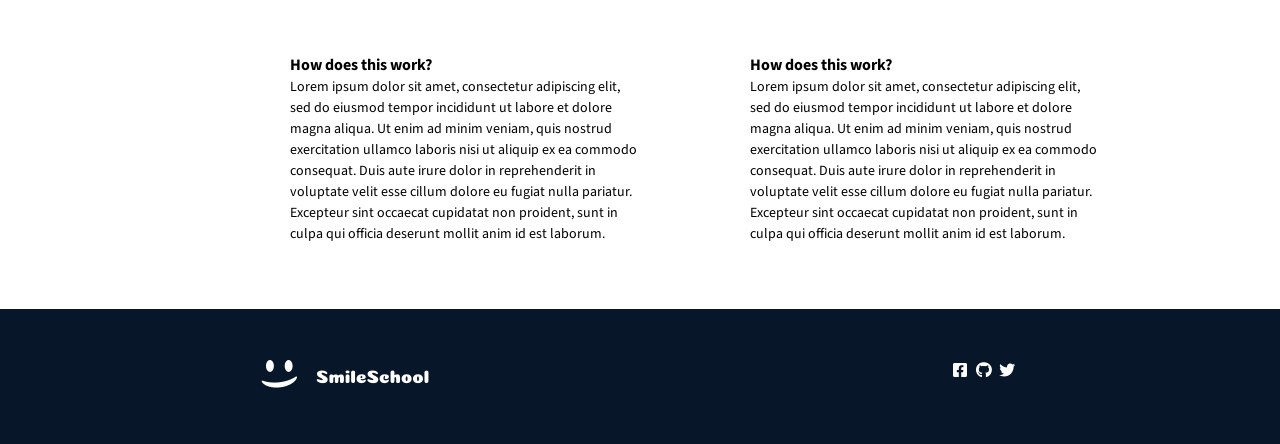
==== commit 68a08240: "Update index.html" ====
--- a/index.html
+++ b/index.html
@@ -1,40 +1,109 @@
 <!DOCTYPE html>
 <html>
     <head>
-        <!-- Meta tags -->
         <meta charset="UTF-8">
-        <meta name="viewport" content="width=device-width, initial-scale=1.0">
-        
-        <!-- Page title -->
+        <meta name="viewport" content="width=device-width initial-scale=1.0">
         <title>School page</title>
-        
-        <!-- Link to an external CSS file -->
         <link rel="stylesheet" href="Css/styles.css">
-        
-        <!-- Link to the Font Awesome CSS library -->
         <link rel="stylesheet" href="https://use.fontawesome.com/releases/v5.8.2/css/all.css"
         integrity="sha384-oS3vJWv+0UjzBfQzYUhtDYW+Pj2yciDJxpsK1OYPAYjqT085Qq/1cq5FLXAZQ7Ay"
         crossorigin="anonymous"
         />
-        
-        <!-- Link to another Font Awesome CSS library -->
+        <link href='https://fonts.googleapis.com/css?family=Source Sans Pro' rel='stylesheet'>
         <link rel="stylesheet" href="fontawesome-free-6.4.2-web/css/all.css">
     </head>
     <main>
-        <!-- Header with a cover image -->
-        <header class="cover-page">
-            <img src="Images/Cover-Photo.png" alt="cover-page">
-        </header>
+        <div class="outter-cover-page">
+            <div class="cover-page">
+                <header>
+                    <img src="Images/Logo (2).png" alt="logo">
+                    <nav>
+                        <ul>
+                            <li><a href="#">COURSES</a></li>
+                            <li><a href="#">PRICING</a></li>
+                            <li><a href="#">LOGIN</a></li>
+                        </ul>
+                </header>
+                <h1 class="cover-text">Get schooled</h1>
+                <div class="cover-page-text">
+                        <p>SMILES</p>
+                        <p>GRIN</p>
+                        <p>LAUGH</p>
+                </div>
+                <button>REGISTER FOR FREE</button>
         
-        <!-- Quote section -->
+                <div class="Header">
+                    <div class="Header-text">
+                        <p><span>Learn</span> from the pros</p>
+                    </div>
+                    <div class="Header-info">
+                        <div>
+                            <div class="circle">
+                                <div class="Header-info-img Hii1">
+                                </div>
+                            </div>
+                            <div>
+                                <h3>Phillip Massey</h3>
+                                <p class="quote-image-descrip"> <code class="code">&lt;&lt;</code> 
+                                    Smile of the year<code class="code"> &gt;&gt;</code> 
+                                </p>
+                                <p class="p">2018 - 2019</p>
+                            </div>
+                        </div>
+                        
+                        <div>
+                            <div class="circle">
+                                <div class="Header-info-img Hii2">
+                                </div>
+                            </div>
+                            <div>
+                                <h3>Nannie Lawrence</h3>
+                                <p class="quote-image-descrip">Best <code class="code">&lt;&lt;</code> 
+                                    little smile<code class="code"> &gt;&gt;</code> 
+                                </p>
+                                <p class="p">2017</p>
+                            </div>
+                        </div>
+        
+                        <div>
+                            <div class="circle">
+                                <div class="Header-info-img Hii3">
+                                </div>
+                            </div>
+                            <div>
+                                <h3>Bruce Walters</h3>
+                                <p class="quote-image-descrip">Best <code class="code">&lt;&lt;</code> 
+                                    Friend smile<code class="code"> &gt;&gt;</code>
+                                </p>
+                                <p class="p">live performance 2019</p>
+                            </div>
+                        </div>
+        
+                        <div>
+                            <div class="circle">
+                                <div class="Header-info-img Hii4">
+                                </div>
+                            </div>
+                            <div>
+                                <h3>Henry Hughes</h3>
+                                <p class="quote-image-descrip">24h <code class="code">&lt;&lt;</code> 
+                                    Smiles <code class="code"> &gt;&gt;</code> winner 
+                                </p>
+                                <p class="p">2016 - 2019</p>
+                            </div>
+                        </div>
+                    </div>
+                </div>
+            </div>
+         </div>
+      
         <div class="quote">
             <div class="circle">
-                <div class="quote-image"></div>
+                <div class="quote-image">
+                </div>
             </div>
             <div class="quote-image-description">
-                <p class="quote-image-descrip">
-                    <!-- Quote content -->
-                    <code class="code">&lt;&lt;</code> 
+                <p class="quote-image-descrip"> <code class="code">&lt;&lt;</code> 
                     Those tutorials are concise and go straight to the point. I can't think of a better place 
                     to learn smiling. And it's so fun!
                 </p>
@@ -42,49 +111,46 @@
                 <p class="p">weather presenter</p>
             </div>
         </div>
-        
-        <!-- Section for types of smiling -->
-        <section class="types-of-smiling">
-            <h2>Most <span>popular</span> tutorials</h2>
-            <div class="smiling">
-                <div class="inner-smiling">
-                    <!-- Smiling tutorial 1 -->
-                    <div class="sm1">
-                        <img class="smiling-image" src="Images/Smiling1.png">
-                        <div class="player">
-                            <div class="triangle"></div>
-                        </div>
-                        <h3>Diagonal Smile</h3>
-                        <p>Lorem Ipsum dolor sit amet, consect adipiscing elit, sed do eiusmod.</p>
-                        <div class="quote-smiling">
-                            <div class="circle">
-                                <div class="smile-image"></div>
-                            </div>
-                            <div class="quote-image-description">
-                                <p class="quote-image-descrip"> 
-                                    Phillip Massey
-                                </p>
-                            </div>
-                        </div>
-                        <div class="circle-rating">
-                            <div class="rating-circle">
-                                <!-- Star ratings -->
-                                <a>
-                                    <i class="fa-solid fa-star"></i>
-                                    <i class="fa-solid fa-star"></i>
-                                    <i class="fa-solid fa-star"></i>
-                                    <i class="fa-regular fa-star-half-stroke"></i>
-                                    <i class="fa-regular fa-star"></i>
-                                </a>
-                                <!-- Duration -->
+
+        <!--        <section>-->
+            <section class="types-of-smiling">
+                <h2>Most <span>popular</span> tutorials</h2>
+                <div class="smiling">
+                    <div class="inner-smiling">
+                        <div class="sm1">
+                            <img class="smiling-image" src="Images/Smiling1.png">
+                            <div class="player">
+                                <div class="triangle"></div>
+                            </div>
+                            <h3>Diagonal Smile</h3>
+                            <p>Lorem Ipsum dolor sit amet, consect adipiscing elit, sed do eiusmod.</p>
+                            <div class="quote-smiling">
+                                <div class="circle">
+                                    <div class="smile-image">
+                                    </div>
+                                </div>
+                                <div class="quote-image-description">
+                                    <p class="quote-image-descrip"> 
+                                        Phillip Massey
+                                    </p>
+                                </div>
+                            </div>
+                            <div class="circle-rating">
+                                <div class="rating-circle">
+                                    <a>
+                                        <i class="fa-solid fa-star"></i>
+                                        <i class="fa-solid fa-star"></i>
+                                        <i class="fa-solid fa-star"></i>
+                                        <i class="fa-regular fa-star-half-stroke"></i>
+                                        <i class="fa-regular fa-star"></i>
+                                    </a>
                                 <p>8 min</p>
-                            </div>
-                        </div>
-                    </div>
-                    
-                    <!-- Smiling tutorial 2 (similar structure as tutorial 1) -->
-                    <div class="sm2">
-                                                   <img class="smiling-image" src="Images/smiling2.png">
+                                </div>
+                            </div>
+                        </div>
+                        
+                        <div class="sm2">
+                            <img class="smiling-image" src="Images/smiling2.png">
                             <div class="player">
                                 <div class="triangle"></div>
                             </div>
@@ -111,11 +177,10 @@
                                 </a>
                                 <p>8 min</p>
                             </div>
-                    </div>
-                    
-                    <!-- Smiling tutorial 3 (similar structure as tutorial 1) -->
-                    <div class="sm3">
-                                                    <img class="smiling-image" src="Images/Smiling3.png">
+                        </div>
+                        
+                        <div class="sm3">
+                            <img class="smiling-image" src="Images/Smiling3.png">
                             <div class="player">
                                 <div class="triangle"></div>
                             </div>
@@ -142,11 +207,10 @@
                                 </a>
                                 <p>8 min</p>
                             </div>
-                    </div>
-                    
-                    <!-- Smiling tutorial 4 (similar structure as tutorial 1) -->
-                    <div class="sm4">
-                   <img class="smiling-image" src="Images/Smiling4.png">
+                        </div>
+                        
+                        <div class="sm4">
+                            <img class="smiling-image" src="Images/Smiling4.png">
                             <div class="player">
                                 <div class="triangle"></div>
                             </div>
@@ -173,56 +237,53 @@
                                 </a>
                                 <p>8 min</p>
                             </div>
-                    </div>
-                </div>
-            </div>
-        </section>
+                        </div>
+                    </div>
+                </div>
+            </section>
 
-        <!-- Membership section -->
-        <section class="membership">
-            <h2 class="membership-header"><span>Free</span> membership</h2>
-            <div class="type-membership">
-                <div class="inner-membership">
-                    <!-- Membership benefits (similar structure for all items) -->
-                    <div>
-                        <img src="Images/Logo.png" class="logo">
-                        <h4 class="mem-desc">Lorem ipsum</h4>
-                        <p class="inner-description">
-                            Lorem ipsum dolor sit amet, consecteture adipiscing elit.
-                        </p>
-                 <div>
+            <section class="membership">
+                <h2 class="membership-header"><span>Free</span> membership</h2>
+                <div class="type-membership">
+                    <div class="inner-membership">
+                        <div class="child-inner-membership">
                             <img src="Images/Logo.png" class="logo">
                             <h4 class="mem-desc">Lorem ipsum</h4>
                             <p class="inner-description">
                                 Lorem ipsum dolor sit amet, consecteture adipiscing elit.
                             </p>
                         </div>
-                        <div>
+                        <div class="child-inner-membership">
                             <img src="Images/Logo.png" class="logo">
                             <h4 class="mem-desc">Lorem ipsum</h4>
                             <p class="inner-description">
                                 Lorem ipsum dolor sit amet, consecteture adipiscing elit.
                             </p>
                         </div>
-                        <div>
+                        <div class="child-inner-membership">
                             <img src="Images/Logo.png" class="logo">
                             <h4 class="mem-desc">Lorem ipsum</h4>
                             <p class="inner-description">
                                 Lorem ipsum dolor sit amet, consecteture adipiscing elit.
                             </p>
+                        </div>
+                        <div class="child-inner-membership">
+                            <img src="Images/Logo.png" class="logo">
+                            <h4 class="mem-desc">Lorem ipsum</h4>
+                            <p class="inner-description">
+                                Lorem ipsum dolor sit amet, consecteture adipiscing elit.
+                            </p>
                         </div>    
-            </div>
-            <!-- Registration button -->
-            <button>REGISTER FOR FREE</button>
-        </section>
+                    </div>
+                </div>
+                <button>REGISTER FOR FREE</button>
+            </section>
 
-        <!-- Frequently Asked Questions (FAQ) section -->
-        <section class="FAQ">
-            <p class="FAQ-description">F.A.Q.</p>
-            <div class="outer-class">
-                <div class="inner-class left-side">
-                    <!-- FAQ item 1 (similar structure for all items) -->
-<div class="header">
+            <section class="FAQ">
+                <p class="FAQ-description">F.A.Q.</p>
+                <div class="outer-class">
+                    <div class="inner-class left-side">
+                        <div class="header">
                             <h4>How does this work?</h4>
                             <p>
                                 Lorem ipsum dolor sit amet, consectetur adipiscing elit, 
@@ -282,26 +343,33 @@
                             </p>
                         </div>
                     </div>
-            </div>
-        </section>
-
-        <!-- Footer section -->
-        <footer>
-            <div class="logo-text">
-                <img src="Images/Logo (2).png" alt="logo">
-            </div>
-            <div class="contact-links">
-                <!-- Social media links with icons -->
-                <a href="https://facebook.com/freecodecamp" target="_blank" class="btn contact-details">
-                    <i class="fab fa-facebook-square"></i>
-                </a>
-                <a href="https://github.com/freecodecamp" target="_blank" class="btn contact-details">
-                    <i class="fab fa-github"></i>
-                </a>
-                <a href="https://twitter.com/freecodecamp" target="_blank" class="btn contact-details">
-                    <i class="fab fa-twitter"></i>
-                </a>
-            </div>
-        </footer>
+                </div>
+            </section>
+            <footer>
+                <div class="logo-text">
+                    <img src="Images/Logo (2).png" alt="logo">
+                </div>
+                <div class="contact-links">
+                    <a
+                    href="https://facebook.com/freecodecamp"
+                    target="_blank"
+                    class="btn contact-details"
+                    ><i class="fab fa-facebook-square"></i></a
+                  >
+                  <a
+                    id="profile-link"
+                    href="https://github.com/freecodecamp"
+                    target="_blank"
+                    class="btn contact-details"
+                    ><i class="fab fa-github"></i></a
+                  >
+                  <a
+                    href="https://twitter.com/freecodecamp"
+                    target="_blank"
+                    class="btn contact-details"
+                    ><i class="fab fa-twitter"></i></a
+                  >
+                </div>
+            </footer>
     </main>
 </html>
--- a/Css/styles.css
+++ b/Css/styles.css
@@ -1,409 +1,617 @@
-/* Define custom CSS variables */
-:root {
-    --background-color1: #c271ff;
-    --background-color2: #FFFFFF;
-    --background-color3: #071629;
-}
-
-/* Reset default styles */
-* {
-    margin: 0;
-    padding: 0;
-    scroll-behavior: smooth;
-}
-
-*,
-*::before,
-*::after {
-    box-sizing: border-box;
-}
-
-/* Set the base font family */
-body {
-    font-family: 'Source Sans Pro';
-}
-
-/* Media query for screens with a max width of 75em (1200px) */
-@media (max-width: 75em) {
-    html {
-        font-size: 60%;
-    }
-}
-
-/* Media query for screens with a max width of 61.25em (980px) */
-@media (max-width: 61.25em) {
-    html {
-        font-size: 58%;
-    }
-}
-
-/* Media query for screens with a max width of 28.75em (460px) */
-@media (max-width: 28.75em) {
-    html {
-        font-size: 55%;
-    }
-}
-
-/* Basic styles for paragraphs, images, and spans */
-p {
-    font-size: 14px;
-}
-
-img {
-    display: block;
-    width: 100%;
-}
-
-span {
-    color: var(--background-color1);
-}
-
-/* Styles for code elements */
-.code {
-    font-size: 10px;
-}
-
-/* Styles for a quote image description */
-.quote-image-description .p {
-    font-style: italic;
-    font-size: 17px;
-}
-
-.quote {
-    font-family: 'Lato', sans-serif;
-    background-color: var(--background-color1);
-    display: flex;
-    gap: 2rem;
-    align-items: center;
-    justify-content: center;
-    height: 20vh;
-    padding: 10rem;
-    width: 100%;
-}
-
-/* Styles for circular elements */
-.circle {
-    border-radius: 50%;
-}
-
-/* Styles for a quote image */
-.quote-image {
-    width: 150px;
-    height: 150px;
-    border-radius: 50%;
-    background-image: url('assets/Smiling.png');
-    background-size: cover;
-    background-position: center;
-}
-
-/* Styles for the quote image description */
-.quote-image-description {
-    color: var(--background-color2);
-    line-height: 1.5;
-    max-width: 680px;
-}
-
-/* Additional styles for the quote image description */
-.quote-image-description h3 {
-    padding-top: 1rem;
-    font-weight: bold;
-}
-
-.quote-image-description .p {
-    padding-top: 0.4rem;
-}
-
-.quote-image-descrip {
-    font-size: 20px;
-}
-
-/* Styles for the 'types-of-smiling' section */
-.types-of-smiling {
-    height: 70vh;
-}
-
-/* Styles for the 'h2' elements in the 'types-of-smiling' section */
-.types-of-smiling h2 {
-    font-size: clamp(1rem, 6vw, 2rem);
-    text-align: center;
-    padding-top: 4rem;
-    padding-bottom: 4rem;
-}
-
-/* Styles for the 'smiling' section */
-.smiling {
-    background-color: #FFFFFF;
-    height: 40vh;
-    max-height: 450px;
-    display: flex;
-    flex-direction: row;
-    justify-content: space-between;
-    justify-content: center;
-}
-
-/* Styles for the 'h2' elements in the 'smiling' section */
-.smiling h2 {
-    text-align: center;
-    font-size: 2em;
-}
-
-/* Styles for the 'inner-smiling' section */
-.inner-smiling {
-    display: grid;
-    grid-template-columns: repeat(auto-fit, minmax(320px, 1fr));
-    justify-content: space-evenly;
-    width: 100%;
-    max-width: 1280px;
-}
-
-/* Styles for 'sm1', 'sm2', 'sm3', and 'sm4' elements */
-.sm1, .sm2, .sm3, .sm4 {
-    max-width: 255px;
-    max-height: 335px;
-}
-
-/* Styles for smiling images */
-.smiling-image {
-    width: 255px;
-    height: 154px;
-    object-fit: cover;
-}
-
-/* Styles for the 'quote-smiling' section */
-.quote-smiling {
-    padding-top: 1rem;
-    display: flex;
-    gap: 0.7rem;
-    align-items: center;
-    justify-content: left;
-    width: 100%;
-}
-
-/* Styles for 'p' elements inside the 'quote-smiling' section */
-.quote-smiling p {
-    font-size: 15px;
-    font-weight: 500;
-    color: var(--background-color1);
-}
-
-/* Styles for the smile image */
-.smile-image {
-    width: 30px;
-    height: 30px;
-    border-radius: 50%;
-    background-image: url('assets/Rating.png');
-    background-size: cover;
-    background-position: center;
-}
-
-/* Styles for the 'rating-circle' section */
-.rating-circle {
-    display: flex;
-    gap: 80px;
-    padding-top: 1rem;
-    color: var(--background-color1);
-    font-size: 16px;
-    font-weight: 400;
-}
-
-/* Styles for 'i' elements inside the 'rating-circle' section on hover */
-.rating-circle:hover i {
-    cursor: pointer;
-    transform: translateY(3px);
-    transition: 0.8s ease-in;
-}
-
-/* Additional styles for 'p' elements inside the 'rating-circle' section */
-.rating-circle p {
-    font-size: 18px;
-    font-weight: 500;
-}
-
-/* Styles for the 'membership' section */
-.membership {
-    background-color: var(--background-color3);
-    color: #FFFFFF;
-    width: 100%;
-    height: 50vh;
-    display: flex;
-    flex-direction: column;
-}
-
-/* Styles for the 'types-membership' section */
-.types-membership {
-    display: grid;
-    grid-template-columns: repeat(auto-fit, minmax(320px, 1fr));
-}
-
-/* Styles for the 'inner-membership' section */
-.inner-membership {
-    display: flex;
-    margin: auto;
-    padding-top: 4rem;
-    gap: 2rem;
-    justify-content: center;
-    align-content: center;
-    width: 100%;
-    max-width: 1000px;
-    line-height: 2;
-}
-
-/* Styles for 'h2' elements inside the 'membership' section */
-.membership h2 {
-    font-size: clamp(1rem, 6vw, 2rem);
-    padding-top: 4rem;
-    padding-bottom: 0;
-}
-
-/* Styles for the 'membership-header' section */
-.membership-header {
-    text-align: center;
-    padding-bottom: 4rem;
-}
-
-/* Styles for 'mem-desc' elements */
-.mem-desc {
-    text-align: center;
-}
-
-/* Styles for the logo image */
-.logo {
-    margin: auto;
-    display: block;
-    justify-content: center;
-    align-content: center;
-    width: 50px;
-}
-
-/* Button styles */
-button {
-    background-color: var(--background-color1);
-    color: var(--background-color2);
-    position: relative;
-    left: 45%;
-    top: 10%;
-    filter: drop-shadow(0px 2px 20px rgba(0, 0, 0, 0.5));
-    border-radius: 22px;
-    height: 44px;
-    border: none;
-    width: 162px;
-    font-weight: 600;
-    font-size: 14px;
-}
-
-/* Button hover effect */
-button:hover {
-    cursor: pointer;
-    transform: translateZ(100px);
-}
-
-/* Styles for the 'FAQ' section */
-.FAQ {
-    display: flex;
-    flex-direction: column;
-    max-width: 1350px;
-    width: 100%;
-    padding-top: 6rem;
-    gap: 50%;
-    align-items: center;
-    padding-bottom: 4rem;
-    height: 100%;
-}
-
-/* Styles for the 'FAQ-description' section */
-.FAQ-description {
-    font-size: 50px;
-    padding-bottom: 4rem;
-    margin-left: 10%;
-    text-align: center;
-    color: #000;
-}
-
-/* Styles for the 'outer-class' section */
-.outer-class {
-    display: flex;
-    flex-direction: row;
-    align-items: center;
-    justify-content: space-evenly;
-    line-height: 1.5;
-    width: 100%;
-    height: 100%;
-    max-width: 920px;
-    max-height: 707px;
-}
-
-/* Styles for the 'inner-class' section */
-.inner-class {
-    display: grid;
-    justify-items: center;
-    grid-gap: 5em;
-}
-
-/* Styles for the left side */
-.left-side {
-    margin-left: 12%;
-}
-
-/* Styles for the right side */
-.right-side {
-    margin-left: 12%;
-}
-
-/* Styles for the footer section */
-footer {
-    background-color: var(--background-color3);
-    display: flex;
-    flex-direction: row;
-    justify-content: space-around;
-    height: 15vh;
-    padding-top: 4%;
-}
-
-/* Styles for footer images */
-footer img {
-    width: 169px;
-    height: 30px;
-}
-
-/* Styles for contact links */
-.contact-links a {
-    align-items: center;
-    color: var(--background-color2);
-}
-
-/* Styles for contact link icons */
-.contact-links i {
-    width: 20px;
-}
-
-/* Styles for the player element */
-.player {
-    width: 60px;
-    height: 60px;
-    border-radius: 50%;
-    background-color: var(--background-color2);
-    position: relative;
-    bottom: 105px;
-    left: 90px;
-    opacity: 80%;
-}
-
-/* Styles for the triangle element */
-.triangle {
-    width: 0;
-    height: 0;
-    border-left: 8.25px solid transparent;
-    border-right: 8.25px solid transparent;
-    border-bottom: 16.5px solid var(--background-color1);
-    transform: rotate(90deg);
-    transition: 0.3s ease-out;
-    position: relative;
-    top: 23px;
-    left: 25px;
-}
-
-/* Triangle hover effect */
-.triangle:hover {
-    cursor: pointer;
-    transform: scale(1.2);
-}
+    /* Define custom CSS variables */
+    :root {
+        --background-color1: #c271ff;
+        --background-color2: #FFFFFF;
+        --background-color3: #071629;
+    }
+
+    /* Reset default styles */
+    * {
+        margin: 0;
+        padding: 0;
+        scroll-behavior: smooth;
+    }
+
+    *,
+    *::before,
+    *::after {
+        box-sizing: border-box;
+    }
+
+    /* Set the base font family */
+    body {
+        font-family: 'Source Sans Pro', sans-serif;
+    }
+
+    /* Media query for screens with a max width of 75em (1200px) */
+    @media (max-width: 75em) {
+        html {
+            font-size: 75%;
+        }
+    }
+
+    /* Media query for screens with a max width of 61.25em (980px) */
+    @media (max-width: 61.25em) {
+        html {
+            font-size: 85%;
+        }
+    }
+
+    /* Media query for screens with a max width of 28.75em (460px) */
+    @media (max-width: 28.75em) {
+        html {
+            font-size: 70;
+        }
+    }
+
+    /* Basic styles for paragraphs, images, and spans */
+    p {
+        font-size: 14px;
+    }
+
+    /* img {
+        display: block;
+        width: 100%;
+    } */
+
+    span {
+        color: var(--background-color1);
+    }
+
+    /* Styles for code elements */
+    .code {
+        font-size: 5px;
+        font-family: 'Source Sans Pro';
+    }
+    /* Styles for the header */
+    .outter-cover-page{
+        background: radial-gradient(85.9% 85.9% at 50% 14.1%, rgba(41, 48, 61, 0.00)0%, #071629 100%), #000;
+        background-blend-mode: normal, color;
+    }
+    .cover-page{
+        background-image: url('assets/Cover-Photo.png');
+        background-size: contain;
+        background-repeat: no-repeat;
+        width: 100%;
+        height: 150vh;
+    }
+    .cover-text{
+        text-align: center;
+        color: var(--background-color2);
+        font-size: 120px;
+        font-weight: 700;
+        line-height: normal;
+        font-style: normal;
+        padding-top: 10%;
+    }
+    .cover-page-text{
+        display: flex;
+        flex-direction: row;
+        justify-content: space-evenly;
+        color: #FFFFFF;
+        font-size: 16px;
+        font-weight: 700;
+        line-height: normal;
+        width: 25%;
+        margin: auto;
+    }
+    .Learn-from-pro{
+        display: flex;
+        flex-direction: column;
+        text-align: center;
+
+    }
+    header{
+        display: flex;
+        flex-direction: row;
+        justify-content: space-around;
+        align-items: center;
+        padding: 2%;
+    }
+    header img{
+        width: 167.016px;
+        height: 29.461px;
+        flex-shrink: 0;
+    }
+    header nav ul{
+        display: flex;
+        flex-direction: row;
+        justify-content: space-evenly;
+        gap: 30%;
+        list-style: none;
+        font-size: 12px;
+        font-weight: 700;
+        line-height: normal;
+    }
+    a{
+        text-decoration: none;
+        color: #FFFFFF;
+    }
+    .Header{
+        display: flex;
+        flex-direction: column;
+        height: 70%;
+        text-align: center;
+    }
+    .Header-text{
+        position: relative;
+        top: 35%;
+        color: var(--background-color2);
+        font-style: normal;
+    }
+    .Header-text span{
+        font-size: 32px;
+        font-weight: 700;
+    }
+    .Header-text p{
+        font-size: 32px;
+        font-weight: 300;
+    }
+    .Header-info{
+        display: flex;
+        flex-direction: row;
+        justify-content: space-evenly;
+        text-align: center;
+        position: relative;
+        top: 50%;
+    }
+    .Header-info-img {
+        width: 150px;
+        height: 150px;
+        border-radius: 50%;
+        background-size: cover;
+        background-position: center;
+    }
+    /* Changing the background image styles */
+    .Hii1{
+        background-image: url('assets/Smiling.png');
+    }
+    .Hii2{
+        background-image: url('assets/Nannie.png');
+    }
+    .Hii3{
+        background-image: url('assets/Bruce.png');
+    }
+    .Hii4{
+        background-image: url('assets/Henry.png');
+    }
+    .Header-info:first-child{
+        display: flex;
+        flex-direction: row;
+    }
+    .Header-info p{
+        font-size: 14px;
+        font-weight: 300;
+        font-style: italic;
+    }
+
+    .Header-info h3, .Header-info p{
+        color: var(--background-color2);
+    }
+
+    /* Styles for a quote image description */
+    .quote-image-description .p {
+        font-style: italic;
+        font-size: 17px;
+    }
+
+    .quote {
+        font-family: 'Lato', sans-serif;
+        background-color: var(--background-color1);
+        display: flex;
+        gap: 2rem;
+        align-items: center;
+        justify-content: center;
+        height: 20vh;
+        padding: 10rem;
+        width: 100%;
+    }
+
+    /* Styles for circular elements */
+    .circle {
+        border-radius: 50%;
+    }
+
+    /* Styles for a quote image */
+    .quote-image {
+        width: 150px;
+        height: 150px;
+        border-radius: 50%;
+        background-image: url('assets/Smiling.png');
+        background-size: cover;
+        background-position: center;
+    }
+
+    /* Styles for the quote image description */
+    .quote-image-description {
+        color: var(--background-color2);
+        line-height: 1.5;
+        max-width: 680px;
+    }
+
+    /* Additional styles for the quote image description */
+    .quote-image-description h3 {
+        padding-top: 1rem;
+        font-weight: bold;
+    }
+
+    .quote-image-description .p {
+        padding-top: 0.4rem;
+    }
+
+    .quote-image-descrip {
+        font-size: 20px;
+    }
+
+    /* Styles for the 'types-of-smiling' section */
+    .types-of-smiling {
+        height: 70vh;
+        max-height: fit-content;
+    }
+    /* Media query for screens with a max width of 75em (1200px) */
+    @media (max-width: 75em) {
+        .types-of-smiling {
+            height: auto;
+            max-height: auto;
+        }
+    }
+
+    /* Media query for screens with a max width of 61.25em (980px) */
+    @media (max-width: 61.25em) {
+        .types-of-smiling {
+            height: auto;
+            max-height: auto;
+        }
+    }
+
+    /* Media query for screens with a max width of 28.75em (460px) */
+    @media (max-width: 28.75em) {
+        .types-of-smiling {
+            height: auto;
+            max-height: auto;
+        }
+    }
+
+    /* Styles for the 'h2' elements in the 'types-of-smiling' section */
+    .types-of-smiling h2 {
+        font-size: clamp(1rem, 6vw, 2rem);
+        text-align: center;
+        padding-top: 4rem;
+        padding-bottom: 4rem;
+    }
+
+    /* Styles for the 'smiling' section */
+    .smiling {
+        background-color: #FFFFFF;
+        height: max-content;
+        max-height: fit-content;
+        display: flex;
+        flex-direction: row;
+        justify-content: space-between;
+        justify-content: center;
+    }
+
+    /* Styles for the 'h2' elements in the 'smiling' section */
+    .smiling h2 {
+        text-align: center;
+        font-size: 2em;
+    }
+
+    /* Styles for the 'inner-smiling' section */
+    .inner-smiling {
+        display: grid;
+        grid-template-columns: repeat(auto-fit, minmax(320px, 1fr));
+        justify-content: space-evenly;
+        width: 100%;
+        max-width: 1280px;
+    }
+
+    /* Styles for 'sm1', 'sm2', 'sm3', and 'sm4' elements */
+    .sm1, .sm2, .sm3, .sm4 {
+        max-width: 255px;
+        max-height: 335px;
+        width: 100%;
+        height: 100%;
+        margin: auto;
+    }
+
+    /* Styles for smiling images */
+    .smiling-image {
+        width: 255px;
+        height: 154px;
+        object-fit: cover;
+    }
+
+    /* Styles for the 'quote-smiling' section */
+    .quote-smiling {
+        padding-top: 1rem;
+        display: flex;
+        gap: 0.7rem;
+        align-items: center;
+        justify-content: left;
+        width: 100%;
+    }
+
+    /* Styles for 'p' elements inside the 'quote-smiling' section */
+    .quote-smiling p {
+        font-size: 15px;
+        font-weight: 500;
+        color: var(--background-color1);
+    }
+
+    /* Styles for the smile image */
+    .smile-image {
+        width: 30px;
+        height: 30px;
+        border-radius: 50%;
+        background-image: url('assets/Rating.png');
+        background-size: cover;
+        background-position: center;
+    }
+      /* Styles for the triangle element */
+    .triangle {
+        width: 0;
+        height: 0;
+        border-left: 8.25px solid transparent;
+        border-right: 8.25px solid transparent;
+        border-bottom: 16.5px solid var(--background-color1);
+        transform: rotate(90deg);
+        transition: 0.3s ease-out;
+        position: relative;
+        top: 23px;
+        left: 25px;
+    }
+
+    /* Triangle hover effect */
+    .triangle:hover {
+        cursor: pointer;
+        transform: scale(1.2);
+    }
+    /* Media query for Mobiles */
+    /* For 640 Resolution */  
+    @media only screen and (min-device-width : 360px) and (max-device-width : 640px)  
+    {   .inner-smiling h3{
+        margin-top: -3.5rem;
+    }
+    } 
+    /* Media query for screens with a max width of 75em (1200px) */
+    @media (max-width: 75em) {
+        .inner-smiling h3{
+            margin-top: -4.5rem;
+    }
+    }
+    /* Media query for screens with a max width of 61.25em (980px) */
+    @media (max-width: 61.25em) {
+        .inner-smiling h3{
+            margin-top: -4rem;
+    }
+    }
+
+    /* Media query for Laptops */
+    /* For 1024 Resolution */  
+    @media only screen and (min-device-width : 768px) and (max-device-width : 1024px)  
+    { .inner-smiling h3{
+        margin-top: -3.5rem;
+    }
+    }  
+
+    /* For 1366 Resolution */  
+    @media only screen and (min-width: 1030px) and (max-width: 1366px)  
+    {
+        .inner-smiling h3{
+            margin-top: -3.5rem;
+        }
+    } 
+
+    /* Media query for Desktops*/
+    @media only screen and (min-width: 1370px) and (max-width: 1605px)  
+    { .inner-smiling h3{
+        margin-top: -3.5rem;
+    }
+    } 
+
+    /* Media query for Tablets */
+    @media only screen and (orientation : landscape) and (-webkit-min-device-pixel-ratio: 1)  
+        and (min-device-width : 768px) and (max-device-width : 1007px)   
+    { .inner-smiling h3{
+        margin-top: -4.5rem;
+    }
+    }
+
+    /* Orientation : Portrait */  
+    @media only screen and (orientation : portrait) and (-webkit-min-device-pixel-ratio: 1) 
+        and (min-device-width : 768px) and (max-device-width : 1007px)  
+    {.inner-smiling h3{
+        margin-top: -4.5rem;
+    }
+    } 
+
+    /* Styles for the 'rating-circle' section */
+    .rating-circle {
+        display: flex;
+        gap: 80px;
+        padding-top: 1rem;
+        color: var(--background-color1);
+        font-size: 16px;
+        font-weight: 400;
+    }
+
+    /* Styles for 'i' elements inside the 'rating-circle' section on hover */
+    .rating-circle:hover i {
+        cursor: pointer;
+        transform: translateY(3px);
+        transition: 0.8s ease-in;
+    }
+
+    /* Additional styles for 'p' elements inside the 'rating-circle' section */
+    .rating-circle p {
+        font-size: 18px;
+        font-weight: 500;
+    }
+
+    /* Styles for the 'membership' section */
+    .membership {
+        background-color: var(--background-color3);
+        color: #FFFFFF;
+        width: 100%;
+        height: 50vh;
+    }
+
+    /* Styles for the 'inner-membership' section */
+    .inner-membership {
+        display: flex;
+        flex-direction: row;
+        justify-content: space-between;
+        line-height: 2;
+    } 
+    .child-inner-membership{
+        display: flex;
+        flex-direction: column;
+        padding-top: 4rem;
+        height: 100%;
+    }
+    .inner-description{
+        width: 50%;
+        max-width: 350px;
+        margin-left: 7rem;
+    }
+
+    /* Styles for 'h2' elements inside the 'membership' section */
+    .membership h2 {
+        font-size: clamp(1rem, 6vw, 2rem);
+        padding-top: 4rem;
+        padding-bottom: 0;
+    }
+
+    /* Styles for the 'membership-header' section */
+    .membership-header {
+        text-align: center;
+        padding-bottom: 4rem;
+    }
+
+    /* Styles for 'mem-desc' elements */
+    .mem-desc {
+        text-align: center;
+    }
+
+    /* Styles for the logo image */
+    .logo {
+        margin: auto;
+        display: block;
+        justify-content: center;
+        align-content: center;
+        width: 50px;
+    }
+
+    /* Styles for the 'FAQ' section */
+    .FAQ {
+        display: flex;
+        flex-direction: column;
+        max-width: max-content;
+        width: 100%;
+        padding-top: 6rem;
+        gap: 50%;
+        align-items: center;
+        padding-bottom: 4rem;
+        height: max-content;
+        margin: auto;
+    }
+
+    /* Styles for the 'FAQ-description' section */
+    .FAQ-description {
+        font-size: 50px;
+        padding-bottom: 4rem;
+        margin: auto;
+        text-align: center;
+        color: #000;
+    }
+
+    /* Styles for the 'outer-class' section */
+    .outer-class {
+        display: flex;
+        flex-direction: row;
+        align-items: center;
+        justify-content: space-evenly;
+        line-height: 1.5;
+        width: 100%;
+        height: 100%;
+        max-width: 920px;
+        max-height: 707px;
+    }
+
+    /* Styles for the 'inner-class' section */
+    .inner-class {
+        display: grid;
+        justify-items: center;
+        grid-gap: 5em;
+    }
+
+    /* Styles for the left side */
+    .left-side {
+        margin-left: 12%;
+    }
+
+    /* Styles for the right side */
+    .right-side {
+        margin-left: 12%;
+    }
+
+    /* Styles for the footer section */
+    footer {
+        background-color: var(--background-color3);
+        display: flex;
+        flex-direction: row;
+        justify-content: space-around;
+        height: 15vh;
+        padding-top: 4%;
+    }
+
+    /* Styles for footer images */
+    footer img {
+        width: 169px;
+        height: 30px;
+    }
+
+    /* Styles for contact links */
+    .contact-links a {
+        align-items: center;
+        color: var(--background-color2);
+    }
+
+    /* Styles for contact link icons */
+    .contact-links i {
+        width: 20px;
+    }
+
+    /* Styles for the player element */
+    .player {
+        width: 60px;
+        height: 60px;
+        border-radius: 50%;
+        background-color: var(--background-color2);
+        position: relative;
+        bottom: 105px;
+        left: 90px;
+        opacity: 80%;
+    }
+    /* Button styles */
+    button {
+        background-color: var(--background-color1);
+        color: var(--background-color2);
+        position: relative;
+        left: 45%;
+        top: 10%;
+        filter: drop-shadow(0px 2px 20px rgba(0, 0, 0, 0.5));
+        border-radius: 22px;
+        height: 44px;
+        border: none;
+        width: 162px;
+        font-weight: 600;
+        font-size: 14px;
+    }
+
+    /* Button hover effect */
+    button:hover {
+        cursor: pointer;
+        transform: translateY(-3px);
+    }
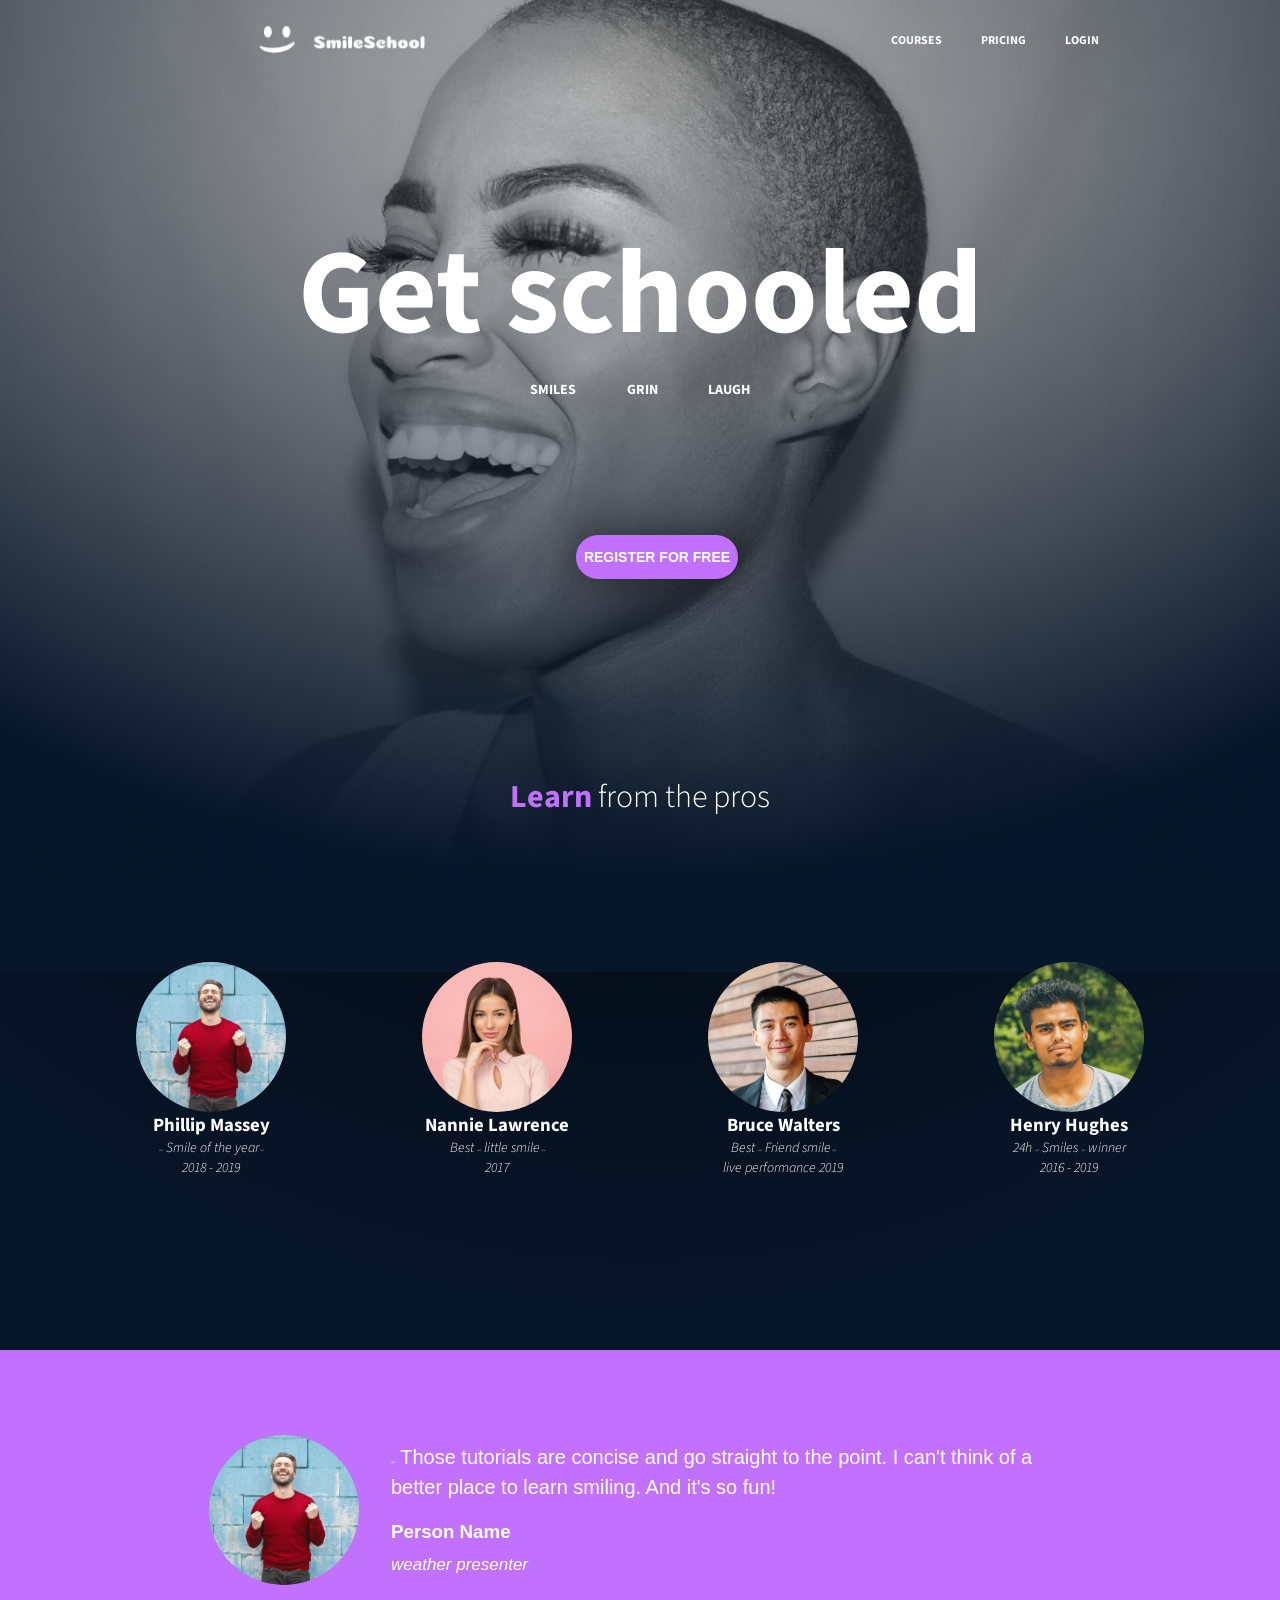
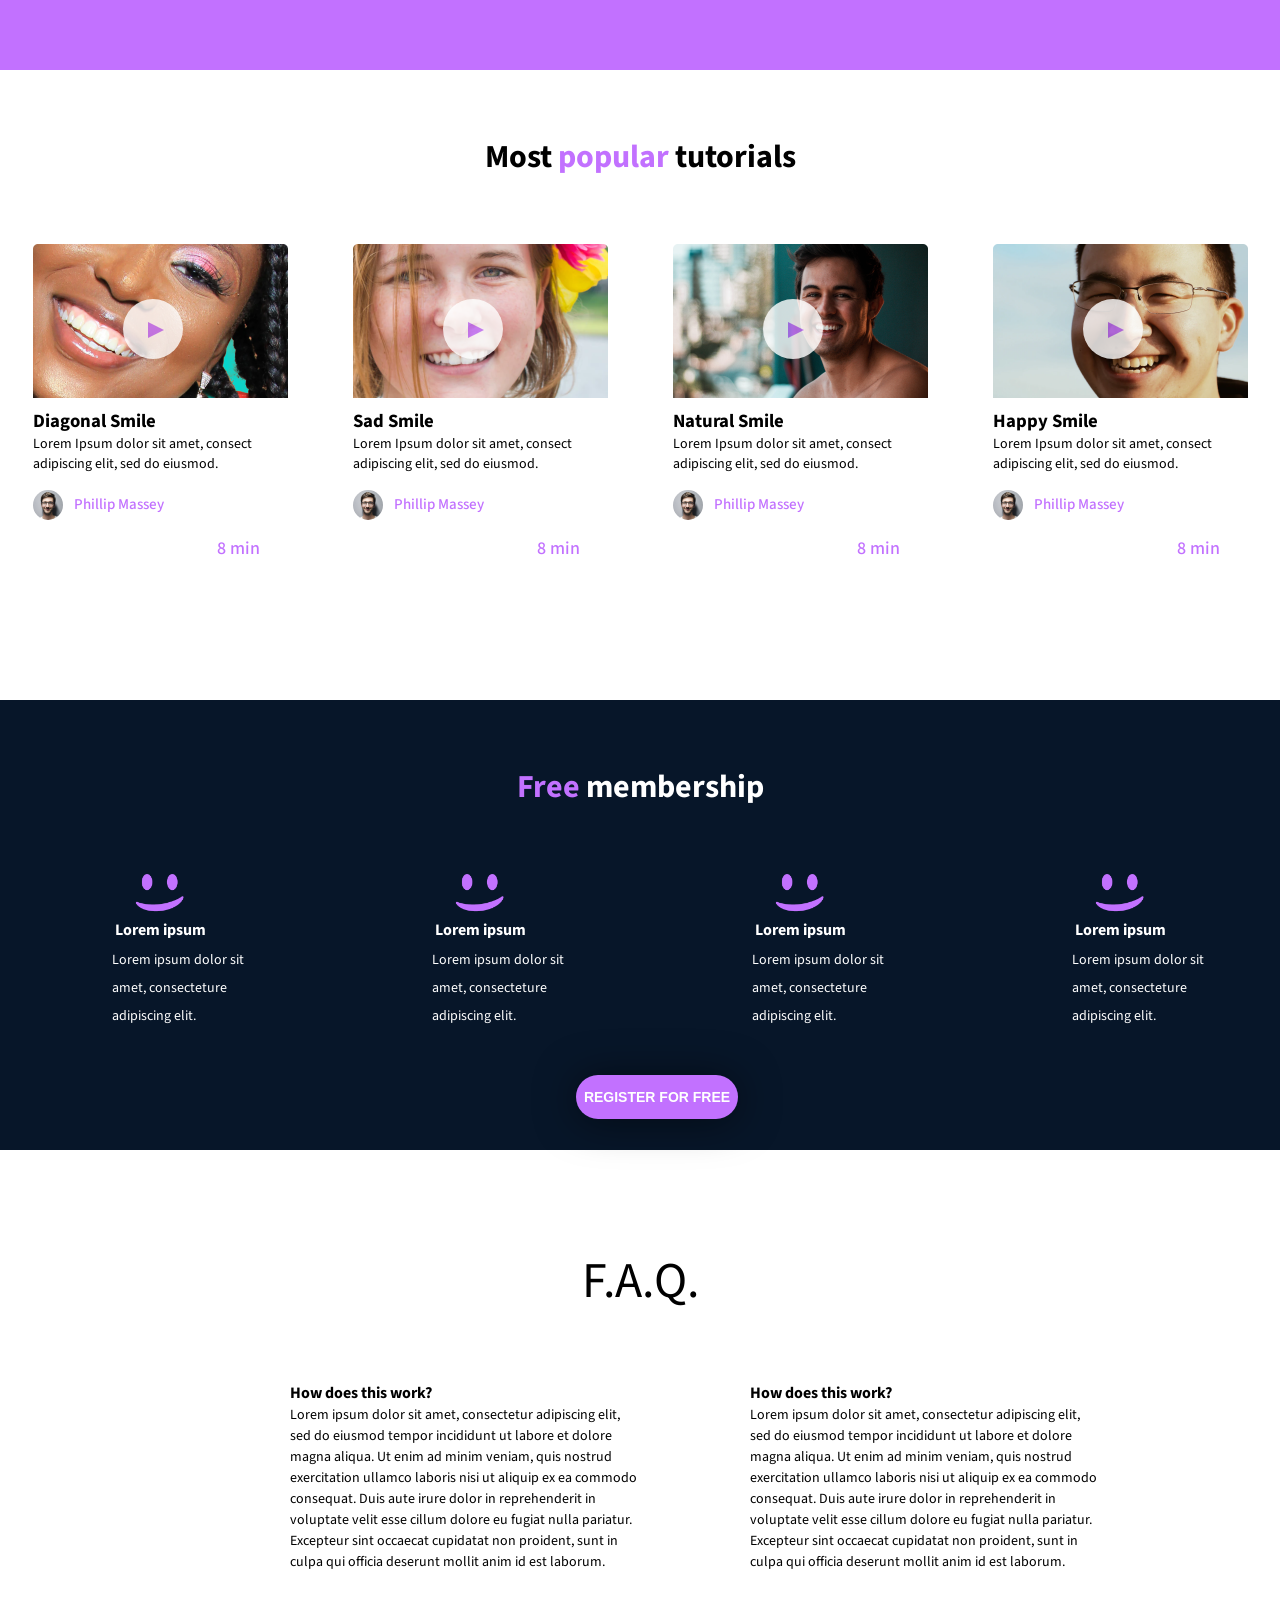
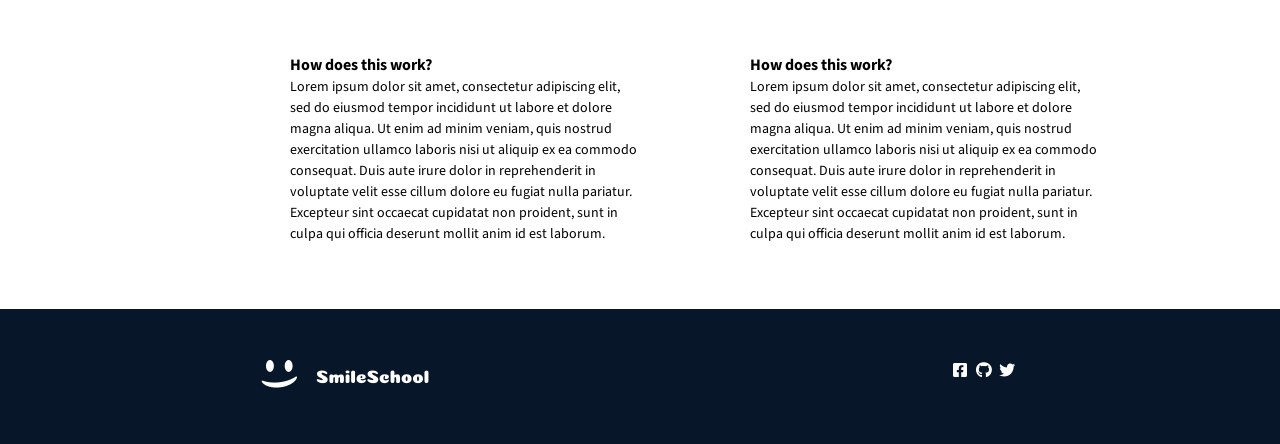
==== commit f55e6d14: "Added javascript for perloader" ====
--- a/index.html
+++ b/index.html
@@ -12,130 +12,165 @@
         <link href='https://fonts.googleapis.com/css?family=Source Sans Pro' rel='stylesheet'>
         <link rel="stylesheet" href="fontawesome-free-6.4.2-web/css/all.css">
     </head>
-    <main>
-        <div class="outter-cover-page">
-            <div class="cover-page">
-                <header>
-                    <img src="Images/Logo (2).png" alt="logo">
-                    <nav>
-                        <ul>
-                            <li><a href="#">COURSES</a></li>
-                            <li><a href="#">PRICING</a></li>
-                            <li><a href="#">LOGIN</a></li>
-                        </ul>
-                </header>
-                <h1 class="cover-text">Get schooled</h1>
-                <div class="cover-page-text">
-                        <p>SMILES</p>
-                        <p>GRIN</p>
-                        <p>LAUGH</p>
+    <body>
+        <div class="preloader">
+            <div class="loader"></div>
+        </div>
+        <main class="main">
+            <div class="outter-cover-page">
+                <div class="cover-page">
+                    <header>
+                        <img src="Images/Logo (2).png" alt="logo">
+                        <nav>
+                            <ul>
+                                <li><a href="#">COURSES</a></li>
+                                <li><a href="#...">PRICING</a></li>
+                                <li><a href="#...">LOGIN</a></li>
+                            </ul>
+                    </header>
+                    <h1 class="cover-text">Get schooled</h1>
+                    <div class="cover-page-text">
+                            <p>SMILES</p>
+                            <p>GRIN</p>
+                            <p>LAUGH</p>
+                    </div>
+                    <button>REGISTER FOR FREE</button>
+            
+                    <div class="Header">
+                        <div class="Header-text">
+                            <p><span>Learn</span> from the pros</p>
+                        </div>
+                        <div class="Header-info">
+                            <div>
+                                <div class="circle">
+                                    <div class="Header-info-img Hii1">
+                                    </div>
+                                </div>
+                                <div>
+                                    <h3>Phillip Massey</h3>
+                                    <p class="quote-image-descrip"> <code class="code">&lt;&lt;</code> 
+                                        Smile of the year<code class="code"> &gt;&gt;</code> 
+                                    </p>
+                                    <p class="p">2018 - 2019</p>
+                                </div>
+                            </div>
+                            
+                            <div>
+                                <div class="circle">
+                                    <div class="Header-info-img Hii2">
+                                    </div>
+                                </div>
+                                <div>
+                                    <h3>Nannie Lawrence</h3>
+                                    <p class="quote-image-descrip">Best <code class="code">&lt;&lt;</code> 
+                                        little smile<code class="code"> &gt;&gt;</code> 
+                                    </p>
+                                    <p class="p">2017</p>
+                                </div>
+                            </div>
+            
+                            <div>
+                                <div class="circle">
+                                    <div class="Header-info-img Hii3">
+                                    </div>
+                                </div>
+                                <div>
+                                    <h3>Bruce Walters</h3>
+                                    <p class="quote-image-descrip">Best <code class="code">&lt;&lt;</code> 
+                                        Friend smile<code class="code"> &gt;&gt;</code>
+                                    </p>
+                                    <p class="p">live performance 2019</p>
+                                </div>
+                            </div>
+            
+                            <div>
+                                <div class="circle">
+                                    <div class="Header-info-img Hii4">
+                                    </div>
+                                </div>
+                                <div>
+                                    <h3>Henry Hughes</h3>
+                                    <p class="quote-image-descrip">24h <code class="code">&lt;&lt;</code> 
+                                        Smiles <code class="code"> &gt;&gt;</code> winner 
+                                    </p>
+                                    <p class="p">2016 - 2019</p>
+                                </div>
+                            </div>
+                        </div>
+                    </div>
                 </div>
-                <button>REGISTER FOR FREE</button>
-        
-                <div class="Header">
-                    <div class="Header-text">
-                        <p><span>Learn</span> from the pros</p>
-                    </div>
-                    <div class="Header-info">
-                        <div>
-                            <div class="circle">
-                                <div class="Header-info-img Hii1">
-                                </div>
-                            </div>
-                            <div>
-                                <h3>Phillip Massey</h3>
-                                <p class="quote-image-descrip"> <code class="code">&lt;&lt;</code> 
-                                    Smile of the year<code class="code"> &gt;&gt;</code> 
-                                </p>
-                                <p class="p">2018 - 2019</p>
-                            </div>
-                        </div>
-                        
-                        <div>
-                            <div class="circle">
-                                <div class="Header-info-img Hii2">
-                                </div>
-                            </div>
-                            <div>
-                                <h3>Nannie Lawrence</h3>
-                                <p class="quote-image-descrip">Best <code class="code">&lt;&lt;</code> 
-                                    little smile<code class="code"> &gt;&gt;</code> 
-                                </p>
-                                <p class="p">2017</p>
-                            </div>
-                        </div>
-        
-                        <div>
-                            <div class="circle">
-                                <div class="Header-info-img Hii3">
-                                </div>
-                            </div>
-                            <div>
-                                <h3>Bruce Walters</h3>
-                                <p class="quote-image-descrip">Best <code class="code">&lt;&lt;</code> 
-                                    Friend smile<code class="code"> &gt;&gt;</code>
-                                </p>
-                                <p class="p">live performance 2019</p>
-                            </div>
-                        </div>
-        
-                        <div>
-                            <div class="circle">
-                                <div class="Header-info-img Hii4">
-                                </div>
-                            </div>
-                            <div>
-                                <h3>Henry Hughes</h3>
-                                <p class="quote-image-descrip">24h <code class="code">&lt;&lt;</code> 
-                                    Smiles <code class="code"> &gt;&gt;</code> winner 
-                                </p>
-                                <p class="p">2016 - 2019</p>
-                            </div>
-                        </div>
-                    </div>
+             </div>
+          
+            <div class="quote">
+                <div class="circle">
+                    <div class="quote-image">
+                    </div>
+                </div>
+                <div class="quote-image-description">
+                    <p class="quote-image-descrip"> <code class="code">&lt;&lt;</code> 
+                        Those tutorials are concise and go straight to the point. I can't think of a better place 
+                        to learn smiling. And it's so fun!
+                    </p>
+                    <h3>Person Name</h3>
+                    <p class="p">weather presenter</p>
                 </div>
             </div>
-         </div>
-      
-        <div class="quote">
-            <div class="circle">
-                <div class="quote-image">
-                </div>
-            </div>
-            <div class="quote-image-description">
-                <p class="quote-image-descrip"> <code class="code">&lt;&lt;</code> 
-                    Those tutorials are concise and go straight to the point. I can't think of a better place 
-                    to learn smiling. And it's so fun!
-                </p>
-                <h3>Person Name</h3>
-                <p class="p">weather presenter</p>
-            </div>
-        </div>
-
-        <!--        <section>-->
-            <section class="types-of-smiling">
-                <h2>Most <span>popular</span> tutorials</h2>
-                <div class="smiling">
-                    <div class="inner-smiling">
-                        <div class="sm1">
-                            <img class="smiling-image" src="Images/Smiling1.png">
-                            <div class="player">
-                                <div class="triangle"></div>
-                            </div>
-                            <h3>Diagonal Smile</h3>
-                            <p>Lorem Ipsum dolor sit amet, consect adipiscing elit, sed do eiusmod.</p>
-                            <div class="quote-smiling">
-                                <div class="circle">
-                                    <div class="smile-image">
-                                    </div>
-                                </div>
-                                <div class="quote-image-description">
-                                    <p class="quote-image-descrip"> 
-                                        Phillip Massey
-                                    </p>
-                                </div>
-                            </div>
-                            <div class="circle-rating">
+    
+            <!--        <section>-->
+                <section class="types-of-smiling">
+                    <h2>Most <span>popular</span> tutorials</h2>
+                    <div class="smiling">
+                        <div class="inner-smiling">
+                            <div class="sm1">
+                                <img class="smiling-image" src="Images/Smiling1.png">
+                                <div class="player">
+                                    <div class="triangle"></div>
+                                </div>
+                                <h3>Diagonal Smile</h3>
+                                <p>Lorem Ipsum dolor sit amet, consect adipiscing elit, sed do eiusmod.</p>
+                                <div class="quote-smiling">
+                                    <div class="circle">
+                                        <div class="smile-image">
+                                        </div>
+                                    </div>
+                                    <div class="quote-image-description">
+                                        <p class="quote-image-descrip"> 
+                                            Phillip Massey
+                                        </p>
+                                    </div>
+                                </div>
+                                <div class="circle-rating">
+                                    <div class="rating-circle">
+                                        <a>
+                                            <i class="fa-solid fa-star"></i>
+                                            <i class="fa-solid fa-star"></i>
+                                            <i class="fa-solid fa-star"></i>
+                                            <i class="fa-regular fa-star-half-stroke"></i>
+                                            <i class="fa-regular fa-star"></i>
+                                        </a>
+                                    <p>8 min</p>
+                                    </div>
+                                </div>
+                            </div>
+                            
+                            <div class="sm2">
+                                <img class="smiling-image" src="Images/smiling2.png">
+                                <div class="player">
+                                    <div class="triangle"></div>
+                                </div>
+                                <h3>Sad Smile</h3>
+                                <p>Lorem Ipsum dolor sit amet, consect adipiscing elit, sed do eiusmod.</p>
+                                <div class="quote-smiling">
+                                    <div class="circle">
+                                        <div class="smile-image">
+                                        </div>
+                                    </div>
+                                    <div class="quote-image-description">
+                                        <p class="quote-image-descrip"> 
+                                            Phillip Massey
+                                        </p>
+                                    </div>
+                                </div>
                                 <div class="rating-circle">
                                     <a>
                                         <i class="fa-solid fa-star"></i>
@@ -144,232 +179,203 @@
                                         <i class="fa-regular fa-star-half-stroke"></i>
                                         <i class="fa-regular fa-star"></i>
                                     </a>
-                                <p>8 min</p>
-                                </div>
-                            </div>
-                        </div>
-                        
-                        <div class="sm2">
-                            <img class="smiling-image" src="Images/smiling2.png">
-                            <div class="player">
-                                <div class="triangle"></div>
-                            </div>
-                            <h3>Sad Smile</h3>
-                            <p>Lorem Ipsum dolor sit amet, consect adipiscing elit, sed do eiusmod.</p>
-                            <div class="quote-smiling">
-                                <div class="circle">
-                                    <div class="smile-image">
-                                    </div>
-                                </div>
-                                <div class="quote-image-description">
-                                    <p class="quote-image-descrip"> 
-                                        Phillip Massey
-                                    </p>
-                                </div>
-                            </div>
-                            <div class="rating-circle">
-                                <a>
-                                    <i class="fa-solid fa-star"></i>
-                                    <i class="fa-solid fa-star"></i>
-                                    <i class="fa-solid fa-star"></i>
-                                    <i class="fa-regular fa-star-half-stroke"></i>
-                                    <i class="fa-regular fa-star"></i>
-                                </a>
-                                <p>8 min</p>
-                            </div>
-                        </div>
-                        
-                        <div class="sm3">
-                            <img class="smiling-image" src="Images/Smiling3.png">
-                            <div class="player">
-                                <div class="triangle"></div>
-                            </div>
-                            <h3>Natural Smile</h3>
-                            <p>Lorem Ipsum dolor sit amet, consect adipiscing elit, sed do eiusmod.</p>
-                            <div class="quote-smiling">
-                                <div class="circle">
-                                    <div class="smile-image">
-                                    </div>
-                                </div>
-                                <div class="quote-image-description">
-                                    <p class="quote-image-descrip"> 
-                                        Phillip Massey
-                                    </p>
-                                </div>
-                            </div>
-                            <div class="rating-circle">
-                                <a>
-                                    <i class="fa-solid fa-star"></i>
-                                    <i class="fa-solid fa-star"></i>
-                                    <i class="fa-solid fa-star"></i>
-                                    <i class="fa-regular fa-star-half-stroke"></i>
-                                    <i class="fa-regular fa-star"></i>
-                                </a>
-                                <p>8 min</p>
-                            </div>
-                        </div>
-                        
-                        <div class="sm4">
-                            <img class="smiling-image" src="Images/Smiling4.png">
-                            <div class="player">
-                                <div class="triangle"></div>
-                            </div>
-                            <h3>Happy Smile</h3>
-                            <p>Lorem Ipsum dolor sit amet, consect adipiscing elit, sed do eiusmod.</p>
-                            <div class="quote-smiling">
-                                <div class="circle">
-                                    <div class="smile-image">
-                                    </div>
-                                </div>
-                                <div class="quote-image-description">
-                                    <p class="quote-image-descrip"> 
-                                        Phillip Massey
-                                    </p>
-                                </div>
-                            </div>
-                            <div class="rating-circle">
-                                <a>
-                                    <i class="fa-solid fa-star"></i>
-                                    <i class="fa-solid fa-star"></i>
-                                    <i class="fa-solid fa-star"></i>
-                                    <i class="fa-regular fa-star-half-stroke"></i>
-                                    <i class="fa-regular fa-star"></i>
-                                </a>
-                                <p>8 min</p>
-                            </div>
-                        </div>
-                    </div>
-                </div>
-            </section>
-
-            <section class="membership">
-                <h2 class="membership-header"><span>Free</span> membership</h2>
-                <div class="type-membership">
-                    <div class="inner-membership">
-                        <div class="child-inner-membership">
-                            <img src="Images/Logo.png" class="logo">
-                            <h4 class="mem-desc">Lorem ipsum</h4>
-                            <p class="inner-description">
-                                Lorem ipsum dolor sit amet, consecteture adipiscing elit.
-                            </p>
-                        </div>
-                        <div class="child-inner-membership">
-                            <img src="Images/Logo.png" class="logo">
-                            <h4 class="mem-desc">Lorem ipsum</h4>
-                            <p class="inner-description">
-                                Lorem ipsum dolor sit amet, consecteture adipiscing elit.
-                            </p>
-                        </div>
-                        <div class="child-inner-membership">
-                            <img src="Images/Logo.png" class="logo">
-                            <h4 class="mem-desc">Lorem ipsum</h4>
-                            <p class="inner-description">
-                                Lorem ipsum dolor sit amet, consecteture adipiscing elit.
-                            </p>
-                        </div>
-                        <div class="child-inner-membership">
-                            <img src="Images/Logo.png" class="logo">
-                            <h4 class="mem-desc">Lorem ipsum</h4>
-                            <p class="inner-description">
-                                Lorem ipsum dolor sit amet, consecteture adipiscing elit.
-                            </p>
-                        </div>    
-                    </div>
-                </div>
-                <button>REGISTER FOR FREE</button>
-            </section>
-
-            <section class="FAQ">
-                <p class="FAQ-description">F.A.Q.</p>
-                <div class="outer-class">
-                    <div class="inner-class left-side">
-                        <div class="header">
-                            <h4>How does this work?</h4>
-                            <p>
-                                Lorem ipsum dolor sit amet, consectetur adipiscing elit, 
-                                sed do eiusmod tempor incididunt ut labore et dolore magna 
-                                aliqua. Ut enim ad minim veniam, quis nostrud exercitation 
-                                ullamco laboris nisi ut aliquip ex ea commodo consequat. 
-                                Duis aute irure dolor in reprehenderit in voluptate velit 
-                                esse cillum dolore eu fugiat nulla pariatur. 
-                                Excepteur sint occaecat cupidatat non proident, 
-                                sunt in culpa qui officia deserunt mollit anim id est 
-                                laborum.
-                            </p>
-                        </div>
-                        <div class="header">
-                            <h4>How does this work?</h4>
-                            <p>
-                                Lorem ipsum dolor sit amet, consectetur adipiscing elit, 
-                                sed do eiusmod tempor incididunt ut labore et dolore magna 
-                                aliqua. Ut enim ad minim veniam, quis nostrud exercitation 
-                                ullamco laboris nisi ut aliquip ex ea commodo consequat. 
-                                Duis aute irure dolor in reprehenderit in voluptate velit 
-                                esse cillum dolore eu fugiat nulla pariatur. 
-                                Excepteur sint occaecat cupidatat non proident, 
-                                sunt in culpa qui officia deserunt mollit anim id est 
-                                laborum.
-                            </p>
-                        </div>
-                    </div>
-
-                    <div class="inner-class right-side">
-                        <div class="header">
-                            <h4>How does this work?</h4>
-                            <p>
-                                Lorem ipsum dolor sit amet, consectetur adipiscing elit, 
-                                sed do eiusmod tempor incididunt ut labore et dolore magna 
-                                aliqua. Ut enim ad minim veniam, quis nostrud exercitation 
-                                ullamco laboris nisi ut aliquip ex ea commodo consequat. 
-                                Duis aute irure dolor in reprehenderit in voluptate velit 
-                                esse cillum dolore eu fugiat nulla pariatur. 
-                                Excepteur sint occaecat cupidatat non proident, 
-                                sunt in culpa qui officia deserunt mollit anim id est 
-                                laborum.
-                            </p>
-                        </div>
-                        <div class="header">
-                            <h4>How does this work?</h4>
-                            <p>
-                                Lorem ipsum dolor sit amet, consectetur adipiscing elit, 
-                                sed do eiusmod tempor incididunt ut labore et dolore magna 
-                                aliqua. Ut enim ad minim veniam, quis nostrud exercitation 
-                                ullamco laboris nisi ut aliquip ex ea commodo consequat. 
-                                Duis aute irure dolor in reprehenderit in voluptate velit 
-                                esse cillum dolore eu fugiat nulla pariatur. 
-                                Excepteur sint occaecat cupidatat non proident, 
-                                sunt in culpa qui officia deserunt mollit anim id est 
-                                laborum.
-                            </p>
-                        </div>
-                    </div>
-                </div>
-            </section>
-            <footer>
-                <div class="logo-text">
-                    <img src="Images/Logo (2).png" alt="logo">
-                </div>
-                <div class="contact-links">
-                    <a
-                    href="https://facebook.com/freecodecamp"
-                    target="_blank"
-                    class="btn contact-details"
-                    ><i class="fab fa-facebook-square"></i></a
-                  >
-                  <a
-                    id="profile-link"
-                    href="https://github.com/freecodecamp"
-                    target="_blank"
-                    class="btn contact-details"
-                    ><i class="fab fa-github"></i></a
-                  >
-                  <a
-                    href="https://twitter.com/freecodecamp"
-                    target="_blank"
-                    class="btn contact-details"
-                    ><i class="fab fa-twitter"></i></a
-                  >
-                </div>
-            </footer>
-    </main>
-</html>
+                                    <p>8 min</p>
+                                </div>
+                            </div>
+                            
+                            <div class="sm3">
+                                <img class="smiling-image" src="Images/Smiling3.png">
+                                <div class="player">
+                                    <div class="triangle"></div>
+                                </div>
+                                <h3>Natural Smile</h3>
+                                <p>Lorem Ipsum dolor sit amet, consect adipiscing elit, sed do eiusmod.</p>
+                                <div class="quote-smiling">
+                                    <div class="circle">
+                                        <div class="smile-image">
+                                        </div>
+                                    </div>
+                                    <div class="quote-image-description">
+                                        <p class="quote-image-descrip"> 
+                                            Phillip Massey
+                                        </p>
+                                    </div>
+                                </div>
+                                <div class="rating-circle">
+                                    <a>
+                                        <i class="fa-solid fa-star"></i>
+                                        <i class="fa-solid fa-star"></i>
+                                        <i class="fa-solid fa-star"></i>
+                                        <i class="fa-regular fa-star-half-stroke"></i>
+                                        <i class="fa-regular fa-star"></i>
+                                    </a>
+                                    <p>8 min</p>
+                                </div>
+                            </div>
+                            
+                            <div class="sm4">
+                                <img class="smiling-image" src="Images/Smiling4.png">
+                                <div class="player">
+                                    <div class="triangle"></div>
+                                </div>
+                                <h3>Happy Smile</h3>
+                                <p>Lorem Ipsum dolor sit amet, consect adipiscing elit, sed do eiusmod.</p>
+                                <div class="quote-smiling">
+                                    <div class="circle">
+                                        <div class="smile-image">
+                                        </div>
+                                    </div>
+                                    <div class="quote-image-description">
+                                        <p class="quote-image-descrip"> 
+                                            Phillip Massey
+                                        </p>
+                                    </div>
+                                </div>
+                                <div class="rating-circle">
+                                    <a>
+                                        <i class="fa-solid fa-star"></i>
+                                        <i class="fa-solid fa-star"></i>
+                                        <i class="fa-solid fa-star"></i>
+                                        <i class="fa-regular fa-star-half-stroke"></i>
+                                        <i class="fa-regular fa-star"></i>
+                                    </a>
+                                    <p>8 min</p>
+                                </div>
+                            </div>
+                        </div>
+                    </div>
+                </section>
+    
+                <section class="membership">
+                    <h2 class="membership-header"><span>Free</span> membership</h2>
+                    <div class="type-membership">
+                        <div class="inner-membership">
+                            <div class="child-inner-membership">
+                                <img src="Images/Logo.png" class="logo">
+                                <h4 class="mem-desc">Lorem ipsum</h4>
+                                <p class="inner-description">
+                                    Lorem ipsum dolor sit amet, consecteture adipiscing elit.
+                                </p>
+                            </div>
+                            <div class="child-inner-membership">
+                                <img src="Images/Logo.png" class="logo">
+                                <h4 class="mem-desc">Lorem ipsum</h4>
+                                <p class="inner-description">
+                                    Lorem ipsum dolor sit amet, consecteture adipiscing elit.
+                                </p>
+                            </div>
+                            <div class="child-inner-membership">
+                                <img src="Images/Logo.png" class="logo">
+                                <h4 class="mem-desc">Lorem ipsum</h4>
+                                <p class="inner-description">
+                                    Lorem ipsum dolor sit amet, consecteture adipiscing elit.
+                                </p>
+                            </div>
+                            <div class="child-inner-membership">
+                                <img src="Images/Logo.png" class="logo">
+                                <h4 class="mem-desc">Lorem ipsum</h4>
+                                <p class="inner-description">
+                                    Lorem ipsum dolor sit amet, consecteture adipiscing elit.
+                                </p>
+                            </div>    
+                        </div>
+                    </div>
+                    <button>REGISTER FOR FREE</button>
+                </section>
+    
+                <section class="FAQ">
+                    <p class="FAQ-description">F.A.Q.</p>
+                    <div class="outer-class">
+                        <div class="inner-class left-side">
+                            <div class="header">
+                                <h4>How does this work?</h4>
+                                <p>
+                                    Lorem ipsum dolor sit amet, consectetur adipiscing elit, 
+                                    sed do eiusmod tempor incididunt ut labore et dolore magna 
+                                    aliqua. Ut enim ad minim veniam, quis nostrud exercitation 
+                                    ullamco laboris nisi ut aliquip ex ea commodo consequat. 
+                                    Duis aute irure dolor in reprehenderit in voluptate velit 
+                                    esse cillum dolore eu fugiat nulla pariatur. 
+                                    Excepteur sint occaecat cupidatat non proident, 
+                                    sunt in culpa qui officia deserunt mollit anim id est 
+                                    laborum.
+                                </p>
+                            </div>
+                            <div class="header">
+                                <h4>How does this work?</h4>
+                                <p>
+                                    Lorem ipsum dolor sit amet, consectetur adipiscing elit, 
+                                    sed do eiusmod tempor incididunt ut labore et dolore magna 
+                                    aliqua. Ut enim ad minim veniam, quis nostrud exercitation 
+                                    ullamco laboris nisi ut aliquip ex ea commodo consequat. 
+                                    Duis aute irure dolor in reprehenderit in voluptate velit 
+                                    esse cillum dolore eu fugiat nulla pariatur. 
+                                    Excepteur sint occaecat cupidatat non proident, 
+                                    sunt in culpa qui officia deserunt mollit anim id est 
+                                    laborum.
+                                </p>
+                            </div>
+                        </div>
+    
+                        <div class="inner-class right-side">
+                            <div class="header">
+                                <h4>How does this work?</h4>
+                                <p>
+                                    Lorem ipsum dolor sit amet, consectetur adipiscing elit, 
+                                    sed do eiusmod tempor incididunt ut labore et dolore magna 
+                                    aliqua. Ut enim ad minim veniam, quis nostrud exercitation 
+                                    ullamco laboris nisi ut aliquip ex ea commodo consequat. 
+                                    Duis aute irure dolor in reprehenderit in voluptate velit 
+                                    esse cillum dolore eu fugiat nulla pariatur. 
+                                    Excepteur sint occaecat cupidatat non proident, 
+                                    sunt in culpa qui officia deserunt mollit anim id est 
+                                    laborum.
+                                </p>
+                            </div>
+                            <div class="header">
+                                <h4>How does this work?</h4>
+                                <p>
+                                    Lorem ipsum dolor sit amet, consectetur adipiscing elit, 
+                                    sed do eiusmod tempor incididunt ut labore et dolore magna 
+                                    aliqua. Ut enim ad minim veniam, quis nostrud exercitation 
+                                    ullamco laboris nisi ut aliquip ex ea commodo consequat. 
+                                    Duis aute irure dolor in reprehenderit in voluptate velit 
+                                    esse cillum dolore eu fugiat nulla pariatur. 
+                                    Excepteur sint occaecat cupidatat non proident, 
+                                    sunt in culpa qui officia deserunt mollit anim id est 
+                                    laborum.
+                                </p>
+                            </div>
+                        </div>
+                    </div>
+                </section>
+                <footer>
+                    <div class="logo-text">
+                        <img src="Images/Logo (2).png" alt="logo">
+                    </div>
+                    <div class="contact-links">
+                        <a
+                        href="https://facebook.com/freecodecamp"
+                        target="_blank"
+                        class="btn contact-details"
+                        ><i class="fab fa-facebook-square"></i></a
+                      >
+                      <a
+                        id="profile-link"
+                        href="https://github.com/freecodecamp"
+                        target="_blank"
+                        class="btn contact-details"
+                        ><i class="fab fa-github"></i></a
+                      >
+                      <a
+                        href="https://twitter.com/freecodecamp"
+                        target="_blank"
+                        class="btn contact-details"
+                        ><i class="fab fa-twitter"></i></a
+                      >
+                    </div>
+                </footer>
+        </main>
+        <script src="Js/main.js"></script>
+    </body>
+</html>
--- a/Css/styles.css
+++ b/Css/styles.css
@@ -1,4 +1,43 @@
-    /* Define custom CSS variables */
+/* Apply basic styles to the preloader container */
+.preloader {
+    position: fixed;
+    top: 0;
+    left: 0;
+    width: 100%;
+    height: 100%;
+    background: #ffffff; /* Background color */
+    display: flex;
+    justify-content: center;
+    align-items: center;
+    z-index: 9999; /* Ensure it's on top of everything */
+}
+
+/* Create a loading animation within the preloader */
+.loader {
+    border: 10px solid red; /* Loader color */
+    border-top: 4px solid transparent;
+    border-radius: 50%;
+    width: 50px;
+    height: 50px;
+    animation: spin 2s linear infinite;
+}
+
+/* Keyframes animation for the loader */
+@keyframes spin {
+    0% {
+        transform: rotate(0deg);
+    }
+    100% {
+        transform: rotate(360deg);
+    }
+}
+
+/* Hide the preloader when the content is loaded */
+.main {
+    display: none;
+}
+
+/* Define custom CSS variables */
     :root {
         --background-color1: #c271ff;
         --background-color2: #FFFFFF;
@@ -614,4 +653,4 @@
     button:hover {
         cursor: pointer;
         transform: translateY(-3px);
-    }
+    }
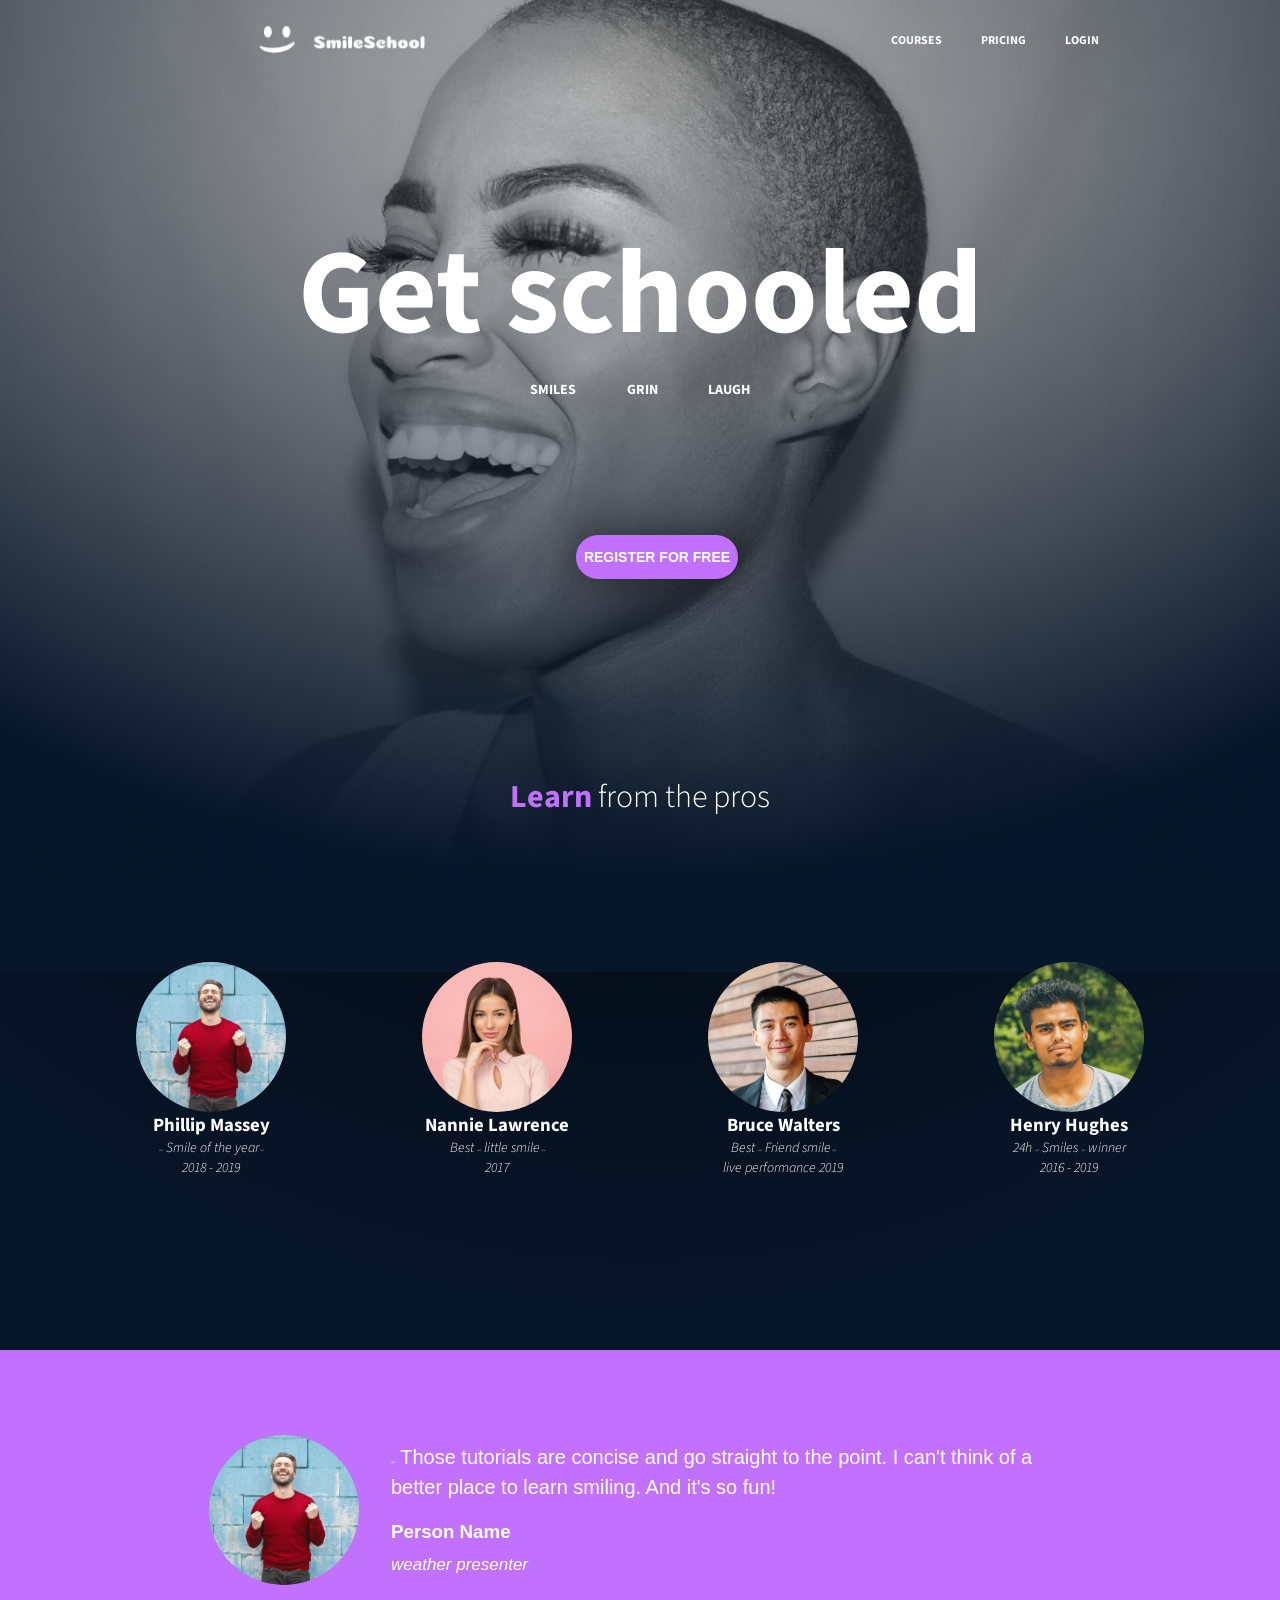
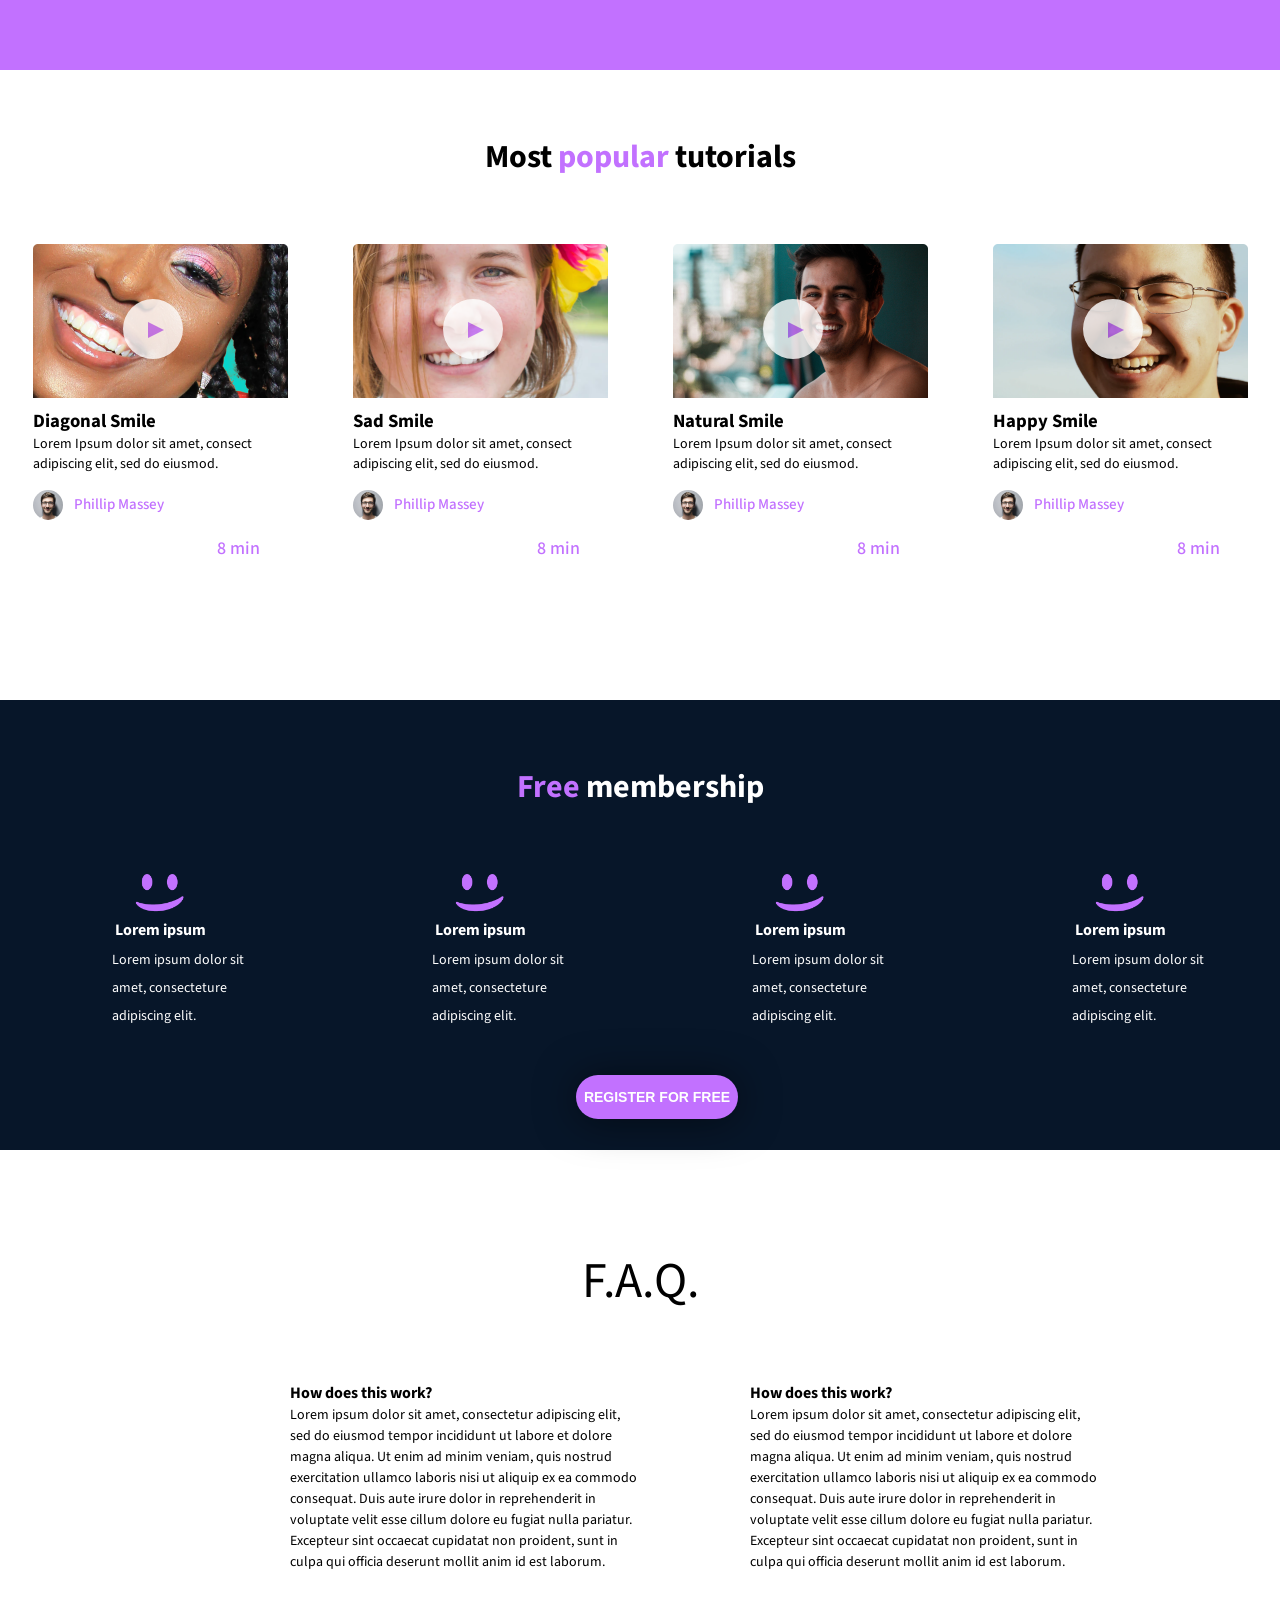
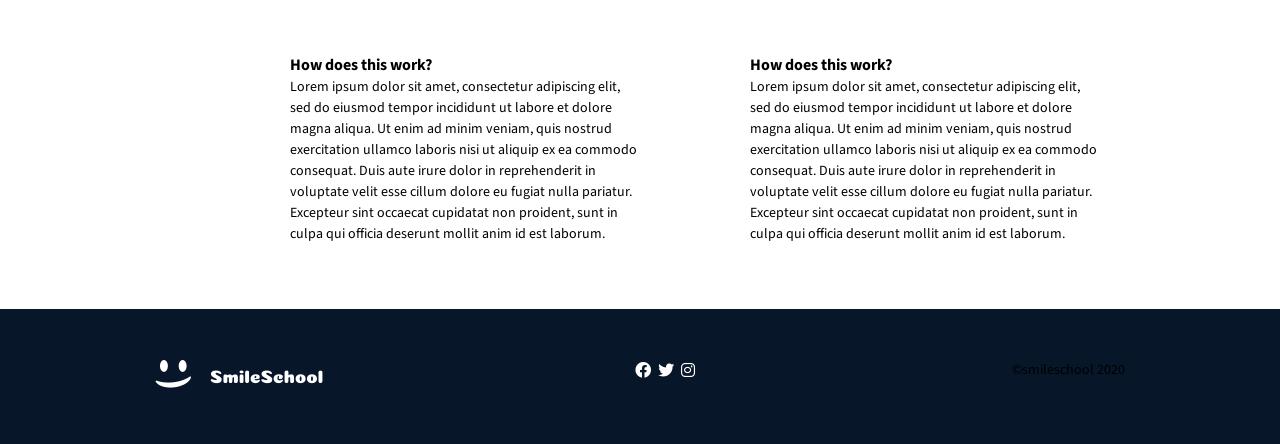
==== commit 555ab53f: "Update index.html" ====
--- a/index.html
+++ b/index.html
@@ -24,8 +24,8 @@
                         <nav>
                             <ul>
                                 <li><a href="#">COURSES</a></li>
-                                <li><a href="#...">PRICING</a></li>
-                                <li><a href="#...">LOGIN</a></li>
+                                <li><a href="#">PRICING</a></li>
+                                <li><a href="#">LOGIN</a></li>
                             </ul>
                     </header>
                     <h1 class="cover-text">Get schooled</h1>
@@ -358,24 +358,25 @@
                         href="https://facebook.com/freecodecamp"
                         target="_blank"
                         class="btn contact-details"
-                        ><i class="fab fa-facebook-square"></i></a
+                        ><i class="fa-brands fa-facebook"></i></a
                       >
                       <a
                         id="profile-link"
                         href="https://github.com/freecodecamp"
                         target="_blank"
                         class="btn contact-details"
-                        ><i class="fab fa-github"></i></a
+                        ><i class="fa-brands fa-twitter fa-flip"></i></a
                       >
                       <a
                         href="https://twitter.com/freecodecamp"
                         target="_blank"
                         class="btn contact-details"
-                        ><i class="fab fa-twitter"></i></a
+                        ><i class="fa-brands fa-instagram"></i></a
                       >
                     </div>
+                    <p>&copy;smileschool 2020</p>
                 </footer>
         </main>
         <script src="Js/main.js"></script>
     </body>
-</html>+</html>
--- a/Css/styles.css
+++ b/Css/styles.css
@@ -1,3 +1,48 @@
+/* Define custom CSS variables */
+    :root {
+        --background-color1: #c271ff;
+        --background-color2: #FFFFFF;
+        --background-color3: #071629;
+    }
+
+    /* Reset default styles */
+    * {
+        margin: 0;
+        padding: 0;
+        scroll-behavior: smooth;
+    }
+
+    *,
+    *::before,
+    *::after {
+        box-sizing: border-box;
+    }
+
+    /* Set the base font family */
+    body {
+        font-family: 'Source Sans Pro', sans-serif;
+    }
+
+    /* Media query for screens with a max width of 75em (1200px) */
+    @media (max-width: 75em) {
+        html {
+            font-size: 75%;
+        }
+    }
+
+    /* Media query for screens with a max width of 61.25em (980px) */
+    @media (max-width: 61.25em) {
+        html {
+            font-size: 85%;
+        }
+    }
+
+    /* Media query for screens with a max width of 28.75em (460px) */
+    @media (max-width: 28.75em) {
+        html {
+            font-size: 70;
+        }
+    }
 /* Apply basic styles to the preloader container */
 .preloader {
     position: fixed;
@@ -5,7 +50,7 @@
     left: 0;
     width: 100%;
     height: 100%;
-    background: #ffffff; /* Background color */
+    background: #c271ff; /* Background color */
     display: flex;
     justify-content: center;
     align-items: center;
@@ -14,7 +59,7 @@
 
 /* Create a loading animation within the preloader */
 .loader {
-    border: 10px solid red; /* Loader color */
+    border: 10px solid #071629; /* Loader color */
     border-top: 4px solid transparent;
     border-radius: 50%;
     width: 50px;
@@ -35,53 +80,10 @@
 /* Hide the preloader when the content is loaded */
 .main {
     display: none;
+    width: 100%;
+    margin: 0;
+    padding: 0;
 }
-
-/* Define custom CSS variables */
-    :root {
-        --background-color1: #c271ff;
-        --background-color2: #FFFFFF;
-        --background-color3: #071629;
-    }
-
-    /* Reset default styles */
-    * {
-        margin: 0;
-        padding: 0;
-        scroll-behavior: smooth;
-    }
-
-    *,
-    *::before,
-    *::after {
-        box-sizing: border-box;
-    }
-
-    /* Set the base font family */
-    body {
-        font-family: 'Source Sans Pro', sans-serif;
-    }
-
-    /* Media query for screens with a max width of 75em (1200px) */
-    @media (max-width: 75em) {
-        html {
-            font-size: 75%;
-        }
-    }
-
-    /* Media query for screens with a max width of 61.25em (980px) */
-    @media (max-width: 61.25em) {
-        html {
-            font-size: 85%;
-        }
-    }
-
-    /* Media query for screens with a max width of 28.75em (460px) */
-    @media (max-width: 28.75em) {
-        html {
-            font-size: 70;
-        }
-    }
 
     /* Basic styles for paragraphs, images, and spans */
     p {
@@ -110,8 +112,9 @@
     .cover-page{
         background-image: url('assets/Cover-Photo.png');
         background-size: contain;
+        background-position: inherit;
         background-repeat: no-repeat;
-        width: 100%;
+        width: auto;
         height: 150vh;
     }
     .cover-text{
@@ -653,4 +656,4 @@
     button:hover {
         cursor: pointer;
         transform: translateY(-3px);
-    }+    }
